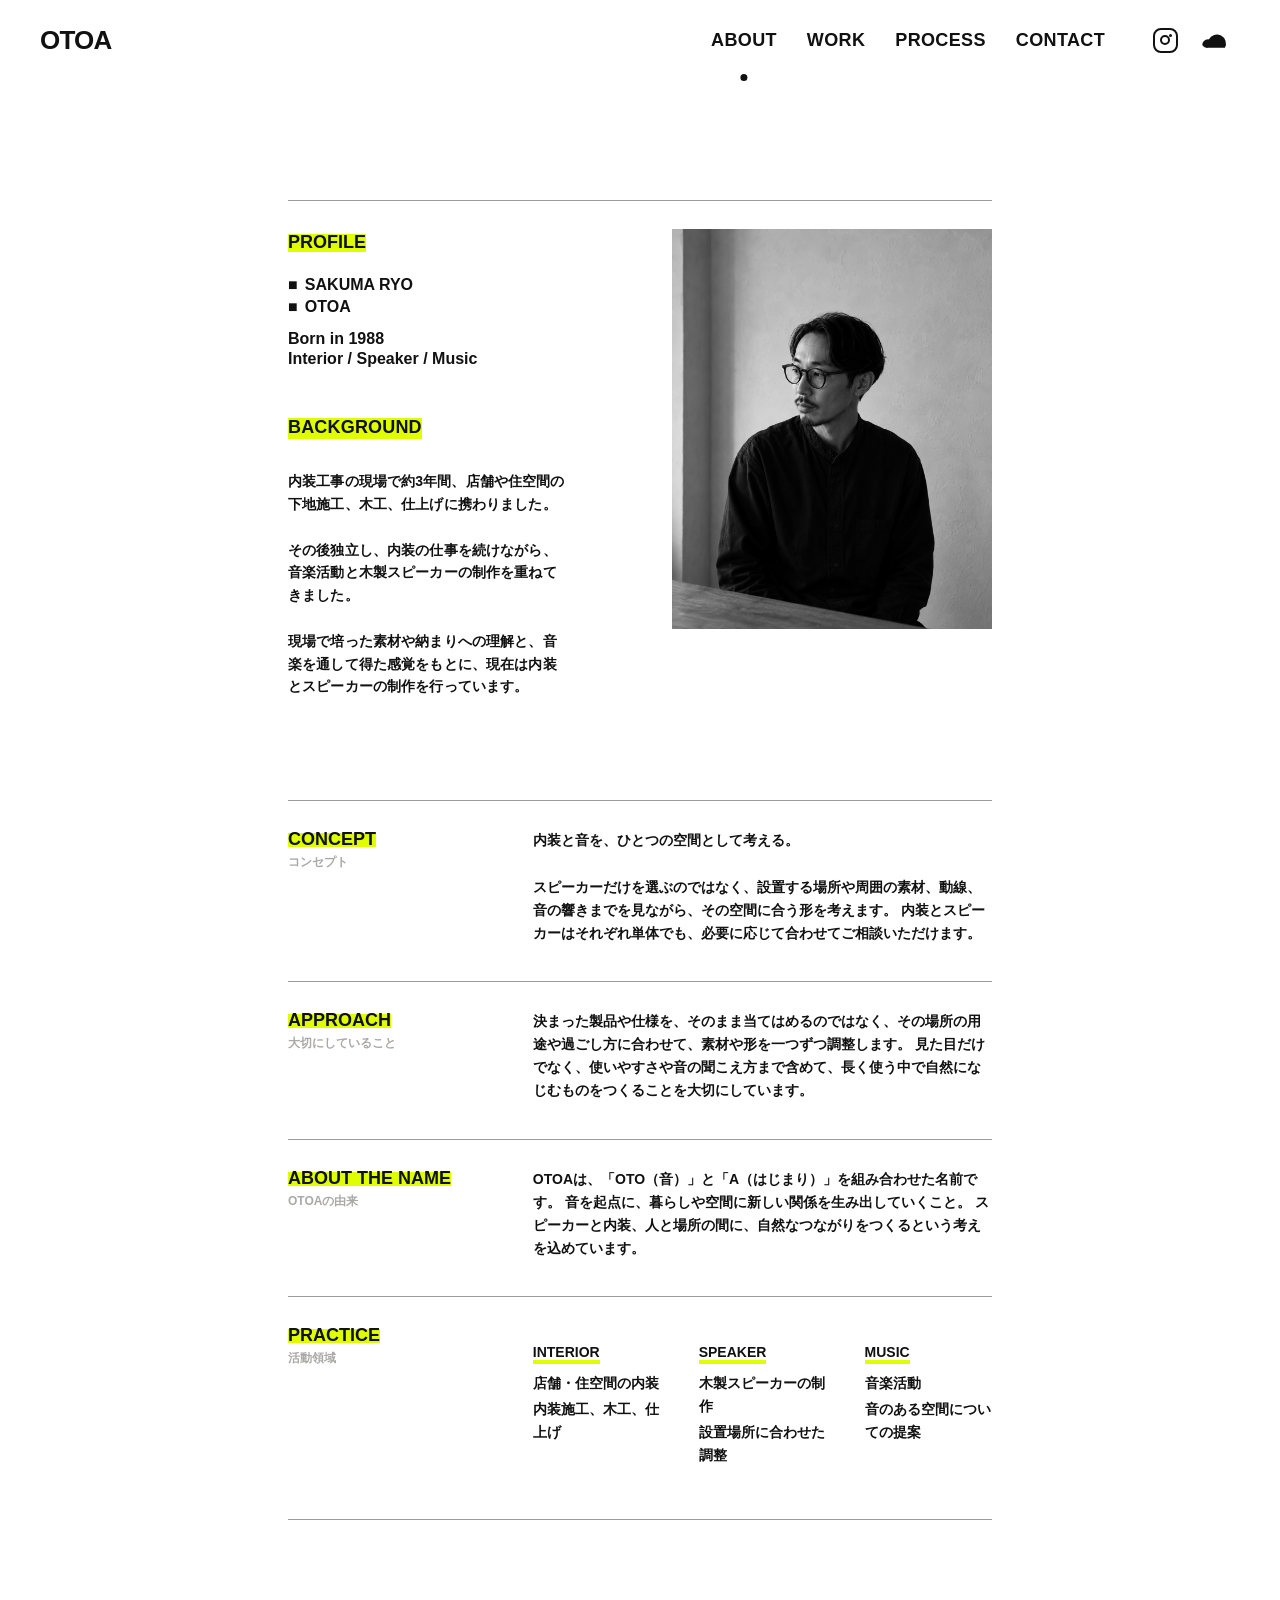
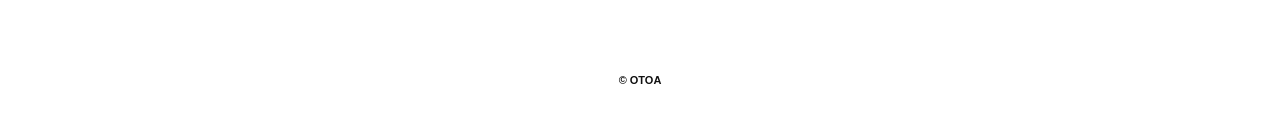
==== about/index.html @ 6fc3696e "最新OTOTOInitial commit" ====
<!doctype html>
<html lang="ja">
  <head>
    <meta charset="UTF-8" />
    <meta name="viewport" content="width=device-width, initial-scale=1.0" />
    <meta
      name="description"
      content="内装と木製スピーカーを手がけるOTOAの背景と、音と空間への考え方。"
    />
    <title>ABOUT — OTOA</title>
    <link rel="stylesheet" href="../css/reset.css" />
    <link rel="stylesheet" href="../css/style.css?v=20260803-77" />
  </head>

  <body class="sub-page">
    <!-- Header: 全ページ共通ナビゲーション -->
    <header class="header">
      <a class="logo" href="../index.html" aria-label="トップページ">OTOA</a>

      <button
        class="menu-button"
        type="button"
        aria-expanded="false"
        aria-controls="global-navigation"
      >
        <span>MENU</span>
        <span class="menu-icon" aria-hidden="true"></span>
      </button>

      <nav id="global-navigation" class="navigation" aria-label="メインメニュー">
        <div class="navigation-left">
          <a class="is-current" href="./index.html" aria-current="page">ABOUT</a>
          <a href="../work/index.html">WORK</a>
          <a href="../process/index.html">PROCESS</a>
          <a href="../contact/index.html">CONTACT</a>
        </div>
        <div class="navigation-right">
          <a class="instagram-link" href="https://www.instagram.com" target="_blank" rel="noreferrer" aria-label="Instagram">
            <span class="instagram-icon" aria-hidden="true"></span>
          </a>
          <a class="soundcloud-link" href="https://soundcloud.com/" target="_blank" rel="noreferrer" aria-label="SoundCloud">
            <svg class="soundcloud-icon" viewBox="0 0 24 24" aria-hidden="true">
              <path d="M3 12a4 4 0 014-4c.2 0 .4 0 .6.05A6 6 0 1119 14H7a4 4 0 01-4-2z"></path>
            </svg>
          </a>
        </div>
      </nav>
    </header>

    <!-- About: OTOAのプロフィールと制作方針 -->
    <main class="about-page page-container">
      <section class="about-lead">
        <div class="about-text">
          <div class="about-profile">
            <p class="about-section-label">PROFILE</p>
            <h1>SAKUMA RYO</h1>
            <p>OTOA</p>
            <p>Born in 1988</p>
            <p>Interior / Speaker / Music</p>
          </div>
        </div>

        <figure class="about-image">
          <img
            src="../assets/about-sakuma-ryo.png"
            alt="モノクロームのポートレートに写るSAKUMA RYO"
          />
        </figure>

        <div class="about-copy">
          <p class="about-copy-label">BACKGROUND</p>
          <p>
            内装工事の現場で約3年間、店舗や住空間の下地施工、木工、仕上げに携わりました。
          </p>
          <p>
            その後独立し、内装の仕事を続けながら、音楽活動と木製スピーカーの制作を重ねてきました。
          </p>
          <p>
            現場で培った素材や納まりへの理解と、音楽を通して得た感覚をもとに、現在は内装とスピーカーの制作を行っています。
          </p>
        </div>
      </section>

      <section class="about-story" aria-label="OTOAのコンセプトと制作方針">
        <div class="story-row">
          <div class="story-heading">
            <p>CONCEPT</p>
            <h2>コンセプト</h2>
          </div>
          <div class="story-copy">
            <p>
              内装と音を、ひとつの空間として考える。
            </p>
            <p>
              スピーカーだけを選ぶのではなく、設置する場所や周囲の素材、動線、音の響きまでを見ながら、その空間に合う形を考えます。
              内装とスピーカーはそれぞれ単体でも、必要に応じて合わせてご相談いただけます。
            </p>
          </div>
        </div>

        <div class="story-row">
          <div class="story-heading">
            <p>APPROACH</p>
            <h2>大切にしていること</h2>
          </div>
          <div class="story-copy">
            <p>
              決まった製品や仕様を、そのまま当てはめるのではなく、その場所の用途や過ごし方に合わせて、素材や形を一つずつ調整します。
              見た目だけでなく、使いやすさや音の聞こえ方まで含めて、長く使う中で自然になじむものをつくることを大切にしています。
            </p>
          </div>
        </div>

        <div class="story-row">
          <div class="story-heading">
            <p>ABOUT THE NAME</p>
            <h2>OTOAの由来</h2>
          </div>
          <div class="story-copy">
            <p>
              OTOAは、「OTO（音）」と「A（はじまり）」を組み合わせた名前です。
              音を起点に、暮らしや空間に新しい関係を生み出していくこと。
              スピーカーと内装、人と場所の間に、自然なつながりをつくるという考えを込めています。
            </p>
          </div>
        </div>

        <div class="story-row practice-row">
          <div class="story-heading">
            <p>PRACTICE</p>
            <h2>活動領域</h2>
          </div>
          <dl class="practice-list">
            <div>
              <dt>INTERIOR</dt>
              <dd>店舗・住空間の内装</dd>
              <dd>内装施工、木工、仕上げ</dd>
            </div>
            <div>
              <dt>SPEAKER</dt>
              <dd>木製スピーカーの制作</dd>
              <dd>設置場所に合わせた調整</dd>
            </div>
            <div>
              <dt>MUSIC</dt>
              <dd>音楽活動</dd>
              <dd>音のある空間についての提案</dd>
            </div>
          </dl>
        </div>
      </section>
    </main>

    <footer class="page-footer">
      <a href="../index.html">© OTOA</a>
    </footer>

    <script src="../js/main.js"></script>
  </body>
</html>
---- css/style.css ----
@charset "UTF-8";

:root {
  --color-white: #ffffff;
  --color-black: #111111;
  --color-gray: #aaa9a7;
  --font-body: "Helvetica Neue", Helvetica, Arial, sans-serif;
  --body-text-size: 16px; /* 全ページ共通：本文サイズ */
  --header-height: 5rem;
  --footer-height: var(--header-height);
  --site-content-max: 1440px; /* 全ページ共通：コンテンツの最大幅 */
  --site-gutter-total: 80px; /* PC：左右余白40px × 2 */
  /* 下層ページ共通：ABOUTのCONCEPTセクションを基準にした文字階層 */
  --section-title-size: 18px;
  --section-title-weight: 700;
  --section-translation-size: 12px;
  --section-translation-weight: 680;
  --section-body-size: 14px;
  --section-body-weight: 620;
  /* ABOUT・PROCESS共通：蛍光ペンの上下位置を統一 */
  --marker-highlight: linear-gradient(
    to bottom,
    transparent 18%,
    #dfff00 18%,
    #dfff00 88%,
    transparent 88%
  );
}

html {
  width: 100%;
}

html,
body {
  min-height: 100%;
  background: var(--color-white);
  overflow-x: hidden;
}

body {
  width: 100%;
  margin: 0;
  color: var(--color-black);
  font-family: var(--font-body);
}

body.menu-open {
  overflow: hidden;
}

/* ========================================
   Header: 左右のナビと中央ロゴ
======================================== */
.header {
  position: relative;
  z-index: 20;
  display: grid;
  grid-template-columns: 1fr auto 1fr;
  align-items: center;
  width: 100%;
  height: var(--header-height);
  padding: 0 clamp(2rem, 5vw, 5rem);
  background: var(--color-white);
}

.logo {
  z-index: 2;
  grid-column: 1;
  grid-row: 1;
  justify-self: start;
  font-size: 26px;
  font-weight: 700;
  line-height: 1;
  letter-spacing: -0.03em;
}

.navigation {
  grid-column: 2 / -1;
  grid-row: 1;
  display: flex;
  justify-content: flex-end;
  gap: 20px;
  width: 100%;
  pointer-events: none;
}

.navigation-left,
.navigation-right {
  display: flex;
  align-items: center;
  pointer-events: auto;
}

.navigation-left {
  justify-content: flex-end;
  gap: 0;
  margin-left: auto;
}

.navigation-right {
  gap: 0;
}

.navigation-left a,
.navigation-right a {
  display: inline-flex;
  position: relative;
  align-items: center;
  justify-content: center;
  color: var(--color-black);
  font-size: 18px;
  font-weight: 600;
  line-height: 2rem;
  letter-spacing: 0.02em;
  transition: color 180ms ease;
}

.navigation-left a {
  padding: 15px;
}

.navigation-right .instagram-link,
.navigation-right .soundcloud-link {
  display: grid;
  place-items: center;
  width: 50px;
  height: 50px;
  min-width: 50px;
  min-height: 50px;
  padding: 10px;
}

.instagram-icon {
  position: relative;
  display: block;
  width: 25px;
  height: 25px;
  border: 2px solid currentColor;
  border-radius: 8px;
}

.flow-body .instagram-icon {
  width: 25px;
  height: 25px;
}

.soundcloud-icon {
  display: block;
  width: 34px;
  height: 34px;
  fill: currentColor;
  transform: translateY(3px); /* SoundCloudアイコンだけ3px下へ調整 */
}

.navigation-left a::after {
  position: absolute;
  bottom: -0.65rem;
  left: 50%;
  width: 0.45rem;
  height: 0.45rem;
  border-radius: 50%;
  background: var(--color-black);
  content: "";
  transform: translate(-50%, 0.35rem);
  opacity: 0;
  transition:
    opacity 180ms ease,
    transform 180ms ease;
}

.navigation-left a:hover,
.navigation-left a:focus-visible,
.navigation-left a.is-current {
  color: var(--color-black);
}

.navigation-left a:hover::after,
.navigation-left a:focus-visible::after,
.navigation-left a.is-current::after {
  transform: translate(-50%, 0);
  opacity: 1;
}

.instagram-icon::before {
  position: absolute;
  top: 50%;
  left: 50%;
  width: 10px;
  height: 10px;
  border: 2px solid currentColor;
  border-radius: 50%;
  content: "";
  transform: translate(-50%, -50%);
}

.instagram-icon::after {
  position: absolute;
  top: 4px;
  right: 4px;
  width: 3px;
  height: 3px;
  border-radius: 50%;
  background: currentColor;
  content: "";
}

.menu-button {
  display: none;
}

/* ========================================
   Hero slider: 写真だけを画面いっぱいに表示
======================================== */
.hero {
  width: 100%;
  max-width: none;
  margin: 0;
  height: auto;
  aspect-ratio: 16 / 9;
  max-height: calc(100svh - var(--header-height) - var(--footer-height));
  padding: 0;
}

.slider {
  position: relative;
  width: 100%;
  height: 100%;
  overflow: hidden;
  background: #312a24;
}

.slide {
  position: absolute;
  inset: 0;
  visibility: hidden;
  opacity: 0;
  transition:
    opacity 1.2s ease,
    visibility 1.2s;
}

.slide.is-active {
  visibility: visible;
  opacity: 1;
}

.slide img {
  width: 100%;
  height: 100%;
  object-fit: cover;
  object-position: center;
}

.slider-button {
  position: absolute;
  z-index: 3;
  top: 50%;
  display: grid;
  place-items: center;
  width: 2.25rem;
  height: 2.25rem;
  padding: 0;
  border: 0;
  background: transparent;
  cursor: pointer;
  transform: translateY(-50%);
  transition: opacity 180ms ease;
}

.slider-button svg {
  width: 2rem;
  height: 2rem;
  overflow: visible;
}

.slider-button path {
  fill: rgba(17, 17, 17, 0.12);
  stroke: var(--color-white);
  stroke-width: 2.25;
  stroke-linecap: round;
  stroke-linejoin: round;
}

.slider-button:hover,
.slider-button:focus-visible {
  opacity: 0.6;
}

.slider-prev {
  left: clamp(1rem, 3vw, 3rem);
}

.slider-next {
  right: clamp(1rem, 3vw, 3rem);
}

.slider-dots {
  position: absolute;
  z-index: 3;
  bottom: 1.5rem;
  left: 50%;
  display: flex;
  gap: 0.625rem;
  transform: translateX(-50%);
}

.slider-dot {
  width: 0.5rem;
  height: 0.5rem;
  padding: 0;
  border: 1px solid var(--color-white);
  border-radius: 50%;
  cursor: pointer;
}

.slider-dot.is-active {
  background: var(--color-white);
}

/* ========================================
   Tablet: 900px以下
======================================== */
@media screen and (max-width: 900px) {
  .works-grid,
  .works-grid-columns {
    grid-template-columns: 1fr;
    gap: 1.5rem;
  }

  .works-column {
    gap: 1.5rem;
  }

  .works-grid-columns .works-column:first-child,
  .works-grid-columns .works-column:last-child {
    padding-right: 0;
    padding-left: 0;
  }

  .works-card img {
    height: 260px;
  }

  .flow-intro,
  .flow-steps {
    width: 100%;
  }

  .flow-steps li {
    grid-template-columns: 2.5rem minmax(0, 1fr);
  }

  .flow-description {
    grid-column: 2;
  }

  .works-page-title {
    font-size: 2.25rem;
    margin-bottom: 0.45rem;
  }

  .works-page-dot {
    margin-bottom: 2.2rem;
    margin-top: -0.875rem;
  }

  .speaker-detail-grid {
    grid-template-columns: repeat(2, minmax(0, 1fr));
  }
}

/* ========================================
   Smartphone: 640px以下
======================================== */
@media screen and (max-width: 640px) {
  .header {
    padding: 0 1rem;
  }

  .logo {
    font-size: 1.25rem;
  }

  .menu-button {
    padding: 0.5rem 0;
  }

  .navigation {
    padding: 1rem 1rem 2rem;
  }

  .navigation a {
    padding: 0.85rem 0.25rem;
    font-size: 1rem;
  }

  .navigation-right {
    margin-top: 0.5rem;
  }

  .slider-button {
    width: 1.7rem;
    height: 1.7rem;
  }

  .slider-prev {
    left: 0.5rem;
  }

  .slider-next {
    right: 0.5rem;
  }

  .page-footer {
    padding: 0 1rem;
  }

  .flow-steps li {
    grid-template-columns: 1fr;
    gap: 0.5rem;
  }

  .flow-description {
    grid-column: 1;
  }

  .flow-contact {
    display: grid;
    justify-items: stretch;
  }

  .flow-contact-button {
    width: 100%;
  }

  .contact-form {
    max-width: 100%;
  }

  .privacy-check {
    align-items: flex-start;
    text-align: left;
  }

  .works-page-title {
    font-size: 1.75rem;
    margin-bottom: 0.4rem;
  }

  .works-page-dot {
    margin-bottom: 1.95rem;
    margin-top: -0.9375rem;
  }

  .speaker-detail-grid {
    grid-template-columns: 1fr;
  }
}

/* ========================================
   Tablet: 1024px以下
======================================== */
@media screen and (max-width: 1024px) {
  :root {
    --header-height: 5rem;
  }

  .header {
    padding: 0 1.5rem;
  }

  .logo {
    justify-self: start;
    grid-column: 1;
    white-space: nowrap;
  }

  .menu-button {
    z-index: 2;
    grid-column: 3;
    grid-row: 1;
    display: flex;
    justify-self: end;
    gap: 0;
    align-items: center;
    padding: 0.75rem 0;
    font-size: 0.75rem;
    font-weight: 600;
    cursor: pointer;
  }

  .menu-button > span:first-child {
    /* レスポンシブ時：MENU文字は表示せずアイコンだけにする */
    display: none;
  }

  .menu-icon,
  .menu-icon::before {
    display: block;
    width: 1.5rem;
    height: 1px;
    background: var(--color-black);
    transition: transform 240ms ease;
  }

  .menu-icon {
    position: relative;
  }

  .menu-icon::before {
    position: absolute;
    top: 0.4rem;
    content: "";
  }

  .menu-button[aria-expanded="true"] .menu-icon {
    transform: translateY(0.2rem) rotate(45deg);
  }

  .menu-button[aria-expanded="true"] .menu-icon::before {
    transform: translateY(-0.4rem) rotate(-90deg);
  }

  .navigation {
    position: fixed;
    inset: var(--header-height) 0 0;
    display: flex;
    flex-direction: column;
    justify-content: flex-start;
    gap: 0;
    padding: 1.5rem;
    visibility: hidden;
    background: var(--color-white);
    opacity: 0;
    pointer-events: none;
    transition:
      opacity 240ms ease,
      visibility 240ms;
  }

  .navigation.is-open {
    visibility: visible;
    opacity: 1;
    pointer-events: auto;
  }

  .navigation-left {
    display: block;
    margin-left: 0;
    text-align: right;
  }

  .navigation-right {
    display: flex;
    gap: 0;
    margin-top: 1rem;
  }

  .navigation a {
    display: block;
    position: relative;
    padding: 15px;
    border-bottom: 1px solid #deddd9;
    color: var(--color-black);
    font-size: 18px;
  }

  .navigation-left a::after {
    top: 50%;
    right: 0.25rem;
    bottom: auto;
    left: auto;
    transform: translate(0.35rem, -50%);
  }

  .navigation-left a:hover::after,
  .navigation-left a:focus-visible::after,
  .navigation-left a.is-current::after {
    transform: translate(0, -50%);
  }

  .navigation-right .instagram-link,
  .navigation-right .soundcloud-link {
    border-bottom: 0;
  }

  .hero {
    height: min(
      41.875rem,
      calc(100svh - var(--header-height) - var(--footer-height))
    );
  }

  .speaker-detail-grid {
    grid-template-columns: repeat(2, minmax(0, 1fr));
  }
}

/* ========================================
   Smartphone: 768px以下
======================================== */
@media screen and (max-width: 768px) {
  :root {
    --header-height: 4rem;
  }

  .header {
    padding: 0 1.25rem;
  }

  .logo {
    font-size: 26px;
  }

  .hero {
    height: calc(100svh - var(--header-height) - var(--footer-height));
    min-height: 24rem;
    max-height: 32rem;
    padding: 0;
  }



  .slider-button {
    width: 2rem;
    height: 2rem;
  }

  .slider-prev {
    left: 0.75rem;
  }

  .slider-next {
    right: 0.75rem;
  }

  .slider-dots {
    bottom: 1rem;
  }

  .works-page-title {
    font-size: 2rem;
    margin-bottom: 0.35rem;
  }

  .works-page-dot {
    margin-bottom: 1.95rem;
    margin-top: -0.9375rem;
  }

  .speaker-detail-grid {
    grid-template-columns: 1fr;
  }
}

/* ========================================
   Small smartphone: 480px以下
======================================== */
@media screen and (max-width: 480px) {
  .menu-button > span:first-child {
    display: none;
  }

  .slider-button {
    width: 1.75rem;
    height: 1.75rem;
  }
}

@media (prefers-reduced-motion: reduce) {
  .slide {
    transition: none;
  }
}

/* ========================================
   Sub pages: ABOUT / WORK / CONTACT 共通
======================================== */
.sub-page {
  width: 100%;
  min-height: 100vh;
  background: var(--color-white);
  font-size: var(--body-text-size);
}

.page-container,
.header,
.page-footer {
  /* 全ページ共通フレーム：最大幅はこの1か所で管理 */
  width: calc(100% - var(--site-gutter-total));
  max-width: var(--site-content-max);
  margin-right: auto;
  margin-left: auto;
}

.page-container {
  padding-top: clamp(5rem, 8vw, 8rem);
  padding-bottom: clamp(6rem, 10vw, 10rem);
}

.page-label {
  font-size: 0.75rem;
  font-weight: 700;
  letter-spacing: 0.06em;
}

.page-footer {
  display: flex;
  justify-content: center;
  align-items: center;
  width: 100%;
  height: var(--footer-height);
  padding: 0 1.5rem;
  color: var(--color-black);
  background: var(--color-white);
  font-size: 0.75rem;
  font-weight: 600;
}

.page-footer a {
  font-size: 0.75rem;
  font-weight: 700;
  transition: opacity 180ms ease;
}

.page-footer a:hover,
.page-footer a:focus-visible {
  opacity: 0.5;
}

/* ========================================
   About page
======================================== */
.about-page {
  --about-rule-color: #9c9c9c;
  --about-section-space: clamp(5rem, 8vw, 8rem);
  width: min(calc(100% - 36rem), 54rem);
}

.about-lead {
  display: grid;
  grid-template-columns: minmax(0, 1fr) minmax(20rem, 0.75fr);
  column-gap: clamp(4rem, 8vw, 7.5rem);
  row-gap: 0;
  align-items: start;
  padding-top: 1.75rem;
  border-top: 1px solid var(--about-rule-color);
}

.about-text {
  grid-column: 1;
  grid-row: 1;
  width: 100%;
  max-width: 35rem;
}

.about-profile h1 {
  margin-bottom: 0.15rem;
  font-size: 1.125rem;
  font-weight: 700;
  line-height: 1.45;
  letter-spacing: 0;
}

.about-profile h1::before,
.about-profile p:nth-of-type(2)::before {
  margin-right: 0.45em;
  content: "■";
}

.about-profile p {
  font-size: 0.875rem;
  font-weight: 700;
  line-height: 1.45;
  letter-spacing: 0;
}

.about-section-label {
  margin-bottom: 1.25rem;
}

.about-profile p:nth-of-type(2) {
  margin-bottom: 0.75rem;
}

.contact-intro h1 {
  margin-top: 2rem;
  font-size: clamp(2rem, 4vw, 3.75rem);
  font-weight: 550;
  line-height: 1.35;
  letter-spacing: -0.04em;
}

.about-copy {
  grid-column: 1;
  grid-row: 2;
  width: 100%;
  max-width: 35rem;
  margin-top: 2.75rem;
}

.about-copy p {
  margin: 0;
  font-size: clamp(0.9375rem, 1.1vw, 1.0625rem);
  font-weight: 650;
  line-height: 1.6;
  letter-spacing: 0.01em;
}

.about-copy .about-copy-label {
  margin-bottom: 0.25rem;
  font-size: 0.875rem;
  font-weight: 700;
}

.about-copy h2 {
  margin-bottom: 1.25rem;
  font-size: 0.8125rem;
  font-weight: 700;
  color: #aaa9a7;
}

.about-copy p + p {
  margin-top: 1.5rem;
}

.about-copy mark {
  color: inherit;
  padding: 0 0.04em;
  background: var(--marker-highlight);
  box-decoration-break: clone;
  -webkit-box-decoration-break: clone;
}

.about-image {
  grid-column: 2;
  grid-row: 1 / span 2;
  display: flex;
  justify-content: center;
  align-items: center;
  margin: 0;
}

.about-image img {
  display: block;
  width: 100%;
  aspect-ratio: 4 / 5;
  object-fit: cover;
  object-position: center;
  filter: grayscale(1);
}

.about-history {
  width: min(100%, 18rem);
  margin-top: clamp(5rem, 8vw, 8rem);
}

.about-story {
  margin-top: var(--about-section-space);
  border-top: 1px solid var(--about-rule-color);
}

.story-row {
  display: grid;
  grid-template-columns: 10.5rem minmax(0, 1fr);
  gap: clamp(3rem, 6vw, 5rem);
  padding: 1.75rem 0 2.25rem;
  border-bottom: 1px solid var(--about-rule-color);
}

.story-heading p,
.story-row h2 {
  font-size: 0.875rem;
  font-weight: 700;
}

.story-heading h2 {
  margin-top: 0.25rem;
  font-size: 0.8125rem;
  color: #aaa9a7;
}

.story-copy p {
  font-size: 1rem;
  font-weight: 650;
  line-height: 1.65;
}

.story-copy p + p {
  margin-top: 1.5rem;
}

.story-copy mark {
  color: inherit;
  padding: 0 0.04em;
  background: var(--marker-highlight);
  box-decoration-break: clone;
  -webkit-box-decoration-break: clone;
}

.practice-list {
  display: grid;
  grid-template-columns: repeat(3, minmax(0, 1fr));
  gap: clamp(1.5rem, 3vw, 2.5rem);
  font-size: 1rem;
  font-weight: 650;
  line-height: 1.65;
}

.practice-list dt {
  margin-bottom: 0.5rem;
  font-weight: 700;
}

.practice-list dd {
  margin-left: 0;
  text-align: left;
}

.practice-list dd + dd {
  margin-top: 0.15rem;
}

.about-career {
  display: grid;
  grid-template-columns: minmax(8rem, 0.35fr) minmax(0, 1.65fr);
  gap: clamp(3rem, 7vw, 7rem);
  margin-top: clamp(5rem, 8vw, 8rem);
  padding-top: 1.75rem;
  border-top: 1px solid #9c9c9c;
}

.about-career h2 {
  font-size: 0.875rem;
  font-weight: 700;
}

.career-list > div {
  display: grid;
  grid-template-columns: 7rem minmax(0, 1fr);
  gap: 1.5rem;
  padding-bottom: 1.75rem;
}

.career-list p {
  font-size: 0.875rem;
  font-weight: 600;
  line-height: 1.55;
}

.career-label {
  font-weight: 700;
}

.history-column h2 {
  margin-bottom: 2rem;
  font-size: 0.875rem;
  font-weight: 700;
}

.history-column dl,
.history-column ul {
  font-size: 0.875rem;
  font-weight: 600;
  line-height: 1.35;
}

.history-column dl > div {
  margin-bottom: 1.75rem;
}

.history-column dt {
  margin-bottom: 0.25rem;
  font-weight: 700;
}

/* ========================================
   Works page
======================================== */
.works-page-index,
.flow-page,
.project-page,
.project-detail-page,
.speaker-detail-page {
  /* 外枠幅は共通page-containerの最大1440pxを使用。内側余白のみ共通化 */
  padding-right: 64px;
  padding-left: 64px;
}

.works-heading {
  display: flex;
  justify-content: center;
  align-items: baseline;
  margin-bottom: 3rem;
}

/* Works page title and dot */
.works-page-title {
  margin: 0;
  margin-bottom: 0.5rem;
  text-align: center;
  font-size: 2.5rem;
  font-weight: 700;
  letter-spacing: 0.05em;
}

.works-page-dot {
  width: 0.5rem;
  height: 0.5rem;
  margin: 0 auto 2.5rem;
  border-radius: 50%;
  background: var(--color-black);
}

.works-filter {
  display: flex;
  gap: 1rem;
}

.works-filter-split {
  display: grid;
  grid-template-columns: repeat(2, minmax(0, 1fr));
  width: 100%;
  gap: 0;
  text-align: left;
}

.filter-button {
  padding: 0;
  color: var(--color-gray);
  font-size: 0.875rem;
  cursor: pointer;
}

.filter-button:hover,
.filter-button:focus-visible,
.filter-button.is-active {
  color: var(--color-black);
}

.works-filter-split .category-label {
  width: 100%;
  padding: 1.25rem 1.5rem 0;
  color: var(--color-black);
  font-size: 16px;
  font-weight: 600;
}

.works-filter-split .category-label:first-child {
  padding-left: 0;
}

.works-category-layout {
  position: relative;
  border-top: 1px solid var(--color-black);
}

.works-category-layout::before {
  position: absolute;
  z-index: 1;
  top: 0;
  bottom: 0;
  left: 50%;
  width: 1px;
  background: #deddd9;
  content: "";
  pointer-events: none;
}

.works-page-index .works-heading {
  margin-bottom: 2rem;
}

.works-page-title {
  font-size: 2.5rem;
  margin-bottom: 0.5rem;
}

.works-page-dot {
  margin-bottom: 2.45rem;
  margin-top: -0.875rem;
}

.works-grid {
  display: grid;
  grid-template-columns: repeat(2, minmax(0, 1fr));
  gap: 2rem 1.5rem;
}

.works-grid-columns {
  align-items: stretch;
  gap: 0;
}

.works-column {
  display: grid;
  gap: 2rem;
  min-width: 0;
  align-content: start;
}

.works-grid-columns .works-column:first-child {
  padding-right: 1.5rem;
}

.works-grid-columns .works-column:last-child {
  padding-left: 1.5rem;
}

.works-card {
  min-width: 0;
}

.works-card {
  position: relative;
  overflow: hidden;
}

.works-card .card-overlay {
  position: absolute;
  left: 0;
  right: 0;
  bottom: 0;
  top: 0;
  background: linear-gradient(180deg, rgba(0,0,0,0) 40%, rgba(0,0,0,0.5) 100%);
  opacity: 0;
  transition: opacity 240ms ease, transform 240ms ease;
  display: flex;
  align-items: flex-end;
  justify-content: flex-start;
  padding: 1.5rem;
}

.works-card .card-info {
  color: #fff;
  text-shadow: 0 1px 2px rgba(0,0,0,0.6);
}

.works-card .card-info h2 {
  margin: 0 0 0.25rem 0;
  font-size: 1.125rem;
  font-weight: 700;
}

.works-card .card-info p {
  margin: 0;
  font-size: 0.9375rem;
  opacity: 0.9;
}

.works-card.overlay-open .card-overlay {
  opacity: 1;
}

.works-card .card-info h2 {
  margin: 0 0 0.25rem 0;
  font-size: 1.5rem;
  font-weight: 700;
}

.works-card .card-info p {
  margin: 0;
  font-size: 1rem;
  font-style: italic;
  opacity: 0.95;
}

.works-card.is-hidden {
  display: none;
}

.works-card img {
  width: 100%;
  height: 318px;
  object-fit: cover;
}

/* SPEAKER：製品全体がカード内で途切れない表示 */
.works-card[data-category="speaker"] img,
.speaker-page .works-card img {
  object-fit: contain;
  object-position: center;
  background: #f2efee;
}

.works-card:nth-child(5) img,
.works-card:nth-child(6) img,
.works-card:nth-child(7) img {
  object-position: center 58%;
}

.works-card div {
  display: flex;
  justify-content: space-between;
  gap: 1rem;
  padding-top: 0.75rem;
}

.works-card h2 {
  font-size: 0.875rem;
  font-weight: 600;
}

.works-card p {
  color: var(--color-gray);
  font-size: 0.6875rem;
  font-weight: 600;
}

/* ========================================
   Contact page
======================================== */
.contact-page {
  display: block;
  text-align: center;
}

.contact-form {
  width: 100%;
  max-width: 600px;
  margin-right: auto;
  margin-left: auto;
}

.form-field {
  margin-bottom: 1.5rem;
}

.form-field label {
  display: block;
  margin-bottom: 0.5rem;
  font-size: 0.875rem;
  font-weight: 600;
  text-align: left;
}

.category-field {
  min-width: 0;
  padding: 0;
  border: 0;
}

.category-field legend {
  margin-bottom: 0.5rem;
  font-size: 0.875rem;
  font-weight: 600;
  text-align: left;
}

.required-mark {
  color: var(--color-black);
  font-weight: 700;
}

.category-select {
  position: relative;
  width: 100%;
  border: 1px solid #777777;
  background: var(--color-white);
}

.category-select summary {
  position: relative;
  display: flex;
  justify-content: space-between;
  gap: 1rem;
  align-items: center;
  min-height: 3rem;
  padding: 0.65rem 2.5rem;
  cursor: pointer;
  list-style: none;
}

.category-select summary::-webkit-details-marker {
  display: none;
}

.category-selected,
.category-options label {
  display: flex;
  gap: 0.6rem;
  align-items: baseline;
  justify-content: flex-start;
  text-align: left;
}

.category-selected {
  width: 100%;
  justify-content: flex-start;
  text-align: left;
}

.category-en {
  font-size: 0.875rem;
  font-weight: 700;
  letter-spacing: 0.02em;
}

.category-ja {
  color: var(--color-gray);
  font-size: 0.625rem;
  font-weight: 600;
}

.category-arrow {
  position: absolute;
  right: 0.9rem;
  width: 0.55rem;
  height: 0.55rem;
  border-right: 1.5px solid var(--color-black);
  border-bottom: 1.5px solid var(--color-black);
  transform: rotate(45deg) translateY(-0.15rem);
  transition: transform 180ms ease;
}

.category-select[open] .category-arrow {
  transform: rotate(225deg) translate(-0.1rem, -0.1rem);
}

.category-options {
  border-top: 1px solid #777777;
}

.category-options label {
  margin: 0;
  padding: 0.85rem 2.5rem;
  cursor: pointer;
}

.category-options label + label {
  border-top: 1px solid #d5d5d5;
}

.category-options label:hover,
.category-options label:focus-within {
  color: var(--color-white);
  background: var(--color-black);
}

.category-options label:hover .category-ja,
.category-options label:focus-within .category-ja {
  color: #cfcfcf;
}

.category-options input {
  position: absolute;
  width: 1px;
  height: 1px;
  opacity: 0;
  pointer-events: none;
}

.form-field input,
.form-field select,
.form-field textarea {
  width: 100%;
  border: 1px solid #777777;
  border-radius: 0;
  background: var(--color-white);
  font-size: 0.875rem;
  text-align: center;
}

.form-field input,
.form-field select {
  min-height: 3rem;
  padding: 0 0.75rem;
}

.form-field .category-options input {
  position: absolute;
  width: 1px;
  height: 1px;
  min-height: 0;
  padding: 0;
  opacity: 0;
  pointer-events: none;
}

.form-field textarea {
  min-height: 12rem;
  padding: 0.75rem;
  resize: vertical;
}

.privacy-check {
  display: flex;
  gap: 0.75rem;
  align-items: center;
  justify-content: center;
  font-size: 0.75rem;
  line-height: 1.6;
}

.privacy-check input {
  flex: 0 0 auto;
  width: 1rem;
  height: 1rem;
  margin-top: 0.1rem;
}

.submit-button {
  min-width: 11rem;
  margin-top: 1.5rem;
  padding: 0.9rem 2rem;
  color: var(--color-white);
  background: var(--color-black);
  font-size: 0.875rem;
  font-weight: 600;
  cursor: pointer;
}

.submit-button:hover,
.submit-button:focus-visible {
  opacity: 0.72;
}

.form-note {
  margin-top: 1rem;
  color: #686868;
  font-size: 0.6875rem;
}

.privacy-section {
  width: 100%;
  max-width: 600px;
  margin-right: auto;
  margin-left: auto;
  margin-top: 3.5rem;
  padding-top: 2rem;
  border-top: 1px solid #bdbdbd;
}

.privacy-section h2 {
  font-size: 0.875rem;
}

.privacy-section p {
  margin-top: 1rem;
  font-size: 0.75rem;
  line-height: 1.8;
}

/* ========================================
   Flow page
======================================== */
.flow-page {
  /* 横幅は共通page-containerと上部の共通指定で管理 */
}

.flow-intro {
  width: calc(100% - 20px);
  margin: 0 auto 4rem;
  text-align: center;
}

.flow-intro-en,
.flow-intro h1 {
  font-size: 0.875rem;
  font-weight: 700;
  line-height: 1.4;
}

.flow-intro h1 {
  margin-top: 0.3rem;
  color: var(--color-gray);
}

.flow-intro-copy {
  max-width: 46rem;
  margin: 1.5rem auto 0;
  font-size: 0.875rem;
  font-weight: 600;
  line-height: 1.7;
}

.flow-heading {
  display: grid;
  grid-template-columns: minmax(8rem, 0.35fr) minmax(0, 1.65fr);
  column-gap: clamp(3rem, 7vw, 7rem);
  align-items: start;
}

.flow-heading h1 {
  font-size: 1rem;
  font-weight: 700;
  line-height: 1.4;
}

.flow-heading-copy {
  grid-column: 2;
}

.flow-heading-ja {
  margin-top: 0.3rem;
  color: var(--color-gray);
  font-size: 0.6875rem;
  font-weight: 600;
}

.flow-steps {
  width: calc(100% - 20px); /* FLOW工程一覧：横幅を合計20px縮小 */
  margin-right: auto;
  margin-left: auto;
  margin-top: 0;
  border-top: 1px solid #9c9c9c;
}

.flow-steps li {
  display: grid;
  grid-template-columns: 3rem minmax(10rem, 0.65fr) minmax(16rem, 1.35fr);
  gap: 2rem;
  align-items: start;
  padding: calc(1.75rem + 5px) 0;
  border-bottom: 1px solid #9c9c9c;
}

.flow-steps span {
  color: var(--color-gray);
  font-size: 0.75rem;
  font-weight: 600;
}

.flow-steps h2 {
  font-size: 1rem;
  font-weight: 700;
  line-height: 1.4;
}

.flow-steps h2 small {
  display: block;
  margin-top: 0.35rem;
  color: var(--color-gray);
  font-size: 0.625rem;
  font-weight: 600;
  line-height: 1.4;
}

.flow-steps mark {
  color: inherit;
  background: var(--marker-highlight);
  box-decoration-break: clone;
  -webkit-box-decoration-break: clone;
}

.flow-ja {
  margin-top: 0.35rem;
  color: var(--color-gray);
  font-size: 0.625rem;
  font-weight: 600;
  line-height: 1.6;
}

.flow-description .flow-ja {
  margin-top: 0;
  color: var(--color-black);
  font-size: 0.875rem;
  line-height: 1.7;
}

.flow-description .flow-ja + .flow-ja {
  margin-top: 0.75rem;
}

.flow-contact {
  display: flex;
  justify-content: center;
  align-items: center;
  margin-top: calc(4rem + 20px);
}

.flow-contact-button {
  min-width: 11rem;
  padding: 0.9rem 2rem;
  color: var(--color-white);
  background: var(--color-black);
  font-size: 0.875rem;
  font-weight: 700;
  text-align: center;
  transition: opacity 180ms ease;
}

.flow-contact-button:hover,
.flow-contact-button:focus-visible {
  opacity: 0.72;
}

@media screen and (max-width: 1024px) {
  .page-container {
    padding-top: 5rem;
  }

  .about-lead {
    grid-template-columns: 1fr;
    gap: 2rem;
  }

  .about-text,
  .about-image,
  .about-copy {
    grid-column: 1;
    grid-row: auto;
    max-width: none;
  }

  .about-image img {
    height: auto;
    aspect-ratio: auto;
    object-fit: contain;
    object-position: center;
  }

  .about-image {
    display: block;
  }

  .about-copy {
    margin-top: 0.5rem;
  }

  .works-grid {
    grid-template-columns: repeat(2, 1fr);
  }

  .works-page-title {
    font-size: 2.25rem;
    margin-bottom: 0.5rem;
  }

  .works-page-dot {
    margin-bottom: 2.2rem;
    margin-top: -0.55rem;
  }

}

.sub-page .page-container {
  padding-top: clamp(5rem, 8vw, 8rem);
}

@media screen and (max-width: 1024px) {
  .sub-page .page-container {
    padding-top: 5rem;
  }

}

@media screen and (max-width: 768px) {
  .sub-page .page-container {
    padding-top: 3.5rem;
  }

}

@media screen and (max-width: 768px) {
  .page-container {
    width: min(100% - 2.5rem, 42rem);
    padding-top: 3.5rem;
    padding-bottom: 6rem;
  }

  .about-lead {
    grid-template-columns: 1fr;
  }

  .about-image {
    grid-row: auto;
  }

  .about-image img {
    aspect-ratio: auto;
  }

  .about-copy {
    margin-top: 0.5rem;
  }

  .about-copy p {
    font-size: 0.9375rem;
    line-height: 1.7;
  }

  .about-copy p + p {
    margin-top: 1.25rem;
  }

  .about-history {
    grid-template-columns: 1fr;
    gap: 2.5rem;
  }

  .about-career,
  .story-row,
  .flow-heading {
    grid-template-columns: 1fr;
    gap: 1.5rem;
  }

  .flow-heading-copy {
    grid-column: 1;
  }

  .works-heading {
    display: block;
  }

  .works-filter {
    margin-top: 1.25rem;
  }

  .flow-steps li {
    grid-template-columns: 2.5rem 1fr;
    gap: 1rem;
  }

  .flow-description {
    grid-column: 2;
  }
}

@media screen and (max-width: 480px) {
  .works-filter-split {
    grid-template-columns: 1fr;
    gap: 1rem;
  }

  .works-filter-split .category-label:first-child {
    padding-left: 1.5rem;
  }

  .works-category-layout::before {
    display: none;
  }

  .career-list > div {
    grid-template-columns: 1fr;
    gap: 0.4rem;
  }

  .works-grid {
    grid-template-columns: 1fr;
  }

  .works-grid-columns {
    gap: 2rem;
  }

  .works-grid-columns .works-column:first-child,
  .works-grid-columns .works-column:last-child {
    padding-right: 0;
    padding-left: 0;
    border-right: 0;
  }

  .works-card div {
    display: block;
  }

  .works-card p {
    margin-top: 0.35rem;
  }

  .works-filter {
    gap: 0.75rem;
  }

}

/* ========================================
   ABOUT基準の全ページ共通タイポグラフィ
======================================== */
.header .logo {
  font-size: 26px;
}

.header .navigation a {
  font-size: 18px;
}

.sub-page main h1,
.sub-page main h2,
.sub-page main h3,
.sub-page main p,
.sub-page main li,
.sub-page main dt,
.sub-page main dd,
.sub-page main label,
.sub-page main legend,
.sub-page main input,
.sub-page main select,
.sub-page main textarea,
.sub-page main button,
.sub-page main a,
.sub-page main .category-label {
  font-size: var(--body-text-size);
}

.sub-page main .page-label,
.sub-page main .about-profile p,
.sub-page main .flow-heading-ja,
.sub-page main .flow-steps h2 small,
.sub-page main .flow-steps > li > span,
.sub-page main .works-card p,
.sub-page main .category-ja,
.sub-page main .form-note,
.sub-page main .privacy-check,
.page-footer,
.page-footer a {
  font-size: 0.6875rem;
}

.sub-page main .about-profile p {
  font-size: 16px; /* ABOUT上部：プロフィール情報 */
}

.sub-page main .about-profile h1 {
  font-size: 16px; /* ABOUT上部：プロフィール名 */
}

.sub-page main .about-copy p {
  font-size: 16px; /* ABOUT上部：本文 */
}

/* ABOUT：架空ブランド OTOA のプロフィール本文 */
.sub-page main .about-section-label,
.sub-page main .about-copy-label,
.sub-page main .story-heading p {
  display: inline-block;
  font-size: 16px;
  font-weight: 700;
  background: var(--marker-highlight);
  box-decoration-break: clone;
  -webkit-box-decoration-break: clone;
}

.sub-page main .about-copy h2,
.sub-page main .story-heading h2 {
  font-size: 16px;
  font-weight: 700;
  color: #aaa9a7;
}

.sub-page main .about-profile h1,
.sub-page main .about-profile p,
.sub-page main .about-copy p,
.sub-page main .story-copy p,
.sub-page main .practice-list dt,
.sub-page main .practice-list dd {
  font-weight: 650;
}

@media screen and (max-width: 768px) {
  .practice-list {
    grid-template-columns: 1fr;
    gap: 1.75rem;
  }
}

/* ABOUT：メインコンテンツの文字サイズを16pxに統一 */
.sub-page main.about-page h1,
.sub-page main.about-page h2,
.sub-page main.about-page h3,
.sub-page main.about-page p,
.sub-page main.about-page dt,
.sub-page main.about-page dd,
.sub-page main.about-page li,
.sub-page main.about-page small,
.sub-page main.about-page mark {
  font-size: 16px;
}

/* ABOUT：英語見出しに添える日本語訳 */
.sub-page main.about-page .about-copy h2,
.sub-page main.about-page .story-heading h2 {
  font-size: 13px;
}

/* ABOUT：BACKGROUND本文3段落 */
.sub-page main.about-page .about-copy > p:not(.about-copy-label) {
  font-size: 14px;
  font-weight: 620;
}

.sub-page main.about-page .about-copy .about-copy-label {
  font-size: 18px;
}

.sub-page main.about-page .about-copy h2 {
  font-size: 12px;
}

/* ABOUT：BACKGROUND以降の見出し階層を統一 */
.sub-page main.about-page .story-heading p {
  font-size: 18px;
  font-weight: 700;
}

.sub-page main.about-page .story-heading h2 {
  font-size: 12px;
  font-weight: 680;
}

.sub-page main.about-page .story-copy p,
.sub-page main.about-page .practice-list dd {
  font-size: 14px;
  font-weight: 620;
}

.sub-page main.about-page .practice-list dt {
  width: fit-content;
  font-size: 14px;
  font-weight: 700;
  background: linear-gradient(
    to bottom,
    transparent calc(100% - 4px),
    #dfff00 calc(100% - 4px)
  );
}

/* ABOUT：PROFILEも同じ見出し・本文階層へ統一 */
.sub-page main.about-page .about-profile .about-section-label {
  font-size: 18px;
  font-weight: 700;
}

.sub-page main.about-page .about-profile h1,
.sub-page main.about-page .about-profile p:not(.about-section-label) {
  font-size: 16px;
  font-weight: 620;
  line-height: 1.25;
}

/* ABOUT：プロフィール情報はすべて16px */
.sub-page main.about-page .about-profile h1,
.sub-page main.about-page .about-profile p:nth-of-type(2) {
  font-size: 16px;
}

/* ========================================
   下層ページ共通：ABOUT「CONCEPT」と同じ文字階層
======================================== */
/* WORK：カテゴリ見出し */
.sub-page main.works-page .category-label {
  font-size: var(--section-title-size);
  font-weight: var(--section-title-weight);
}

/* WORK：画像ホバー情報 */
.sub-page main.works-page .works-card-overlay h2 {
  font-size: var(--section-title-size);
  font-weight: var(--section-title-weight);
}

.sub-page main.works-page .works-card-overlay p {
  font-size: var(--section-translation-size);
  font-weight: var(--section-translation-weight);
}

/* PROCESS・CONTACT：ページ導入 */
.sub-page main .flow-intro-en {
  font-size: var(--section-title-size);
  font-weight: var(--section-title-weight);
}

.sub-page main .flow-intro h1 {
  font-size: var(--section-translation-size);
  font-weight: var(--section-translation-weight);
}

.sub-page main .flow-intro-copy {
  font-size: var(--section-body-size);
  font-weight: var(--section-body-weight);
}

/* PROCESS：工程タイトル・翻訳・本文 */
.sub-page main.flow-page .flow-steps h2,
.sub-page main.flow-page .flow-steps mark {
  font-size: var(--section-title-size);
  font-weight: var(--section-title-weight);
}

.sub-page main.flow-page .flow-steps h2 small {
  font-size: var(--section-translation-size);
  font-weight: var(--section-translation-weight);
}

.sub-page main.flow-page .flow-description .flow-ja {
  font-size: var(--section-body-size);
  font-weight: var(--section-body-weight);
}

.sub-page main.flow-page .flow-steps > li > span {
  font-size: var(--section-translation-size);
  font-weight: var(--section-translation-weight);
}

/* CONTACT：フォームとプライバシー説明 */
.sub-page main.contact-page .form-field label,
.sub-page main.contact-page .category-field legend,
.sub-page main.contact-page .form-field input,
.sub-page main.contact-page .form-field textarea,
.sub-page main.contact-page .category-en,
.sub-page main.contact-page .privacy-check,
.sub-page main.contact-page .privacy-section p {
  font-size: var(--section-body-size);
  font-weight: var(--section-body-weight);
}

.sub-page main.contact-page .category-ja,
.sub-page main.contact-page .form-note {
  font-size: var(--section-translation-size);
  font-weight: var(--section-translation-weight);
}

.sub-page main.contact-page .privacy-section h2 {
  font-size: var(--section-title-size);
  font-weight: var(--section-title-weight);
}

/* WORK詳細：タイトル・補足情報・説明本文 */
.sub-page main.project-detail-page .project-detail-title {
  font-size: var(--section-title-size);
  font-weight: var(--section-title-weight);
}

.sub-page main.project-detail-page .project-detail-location {
  font-size: var(--section-translation-size);
  font-weight: var(--section-translation-weight);
}

.sub-page main.project-detail-page .project-detail-lead,
.sub-page main.project-detail-page .project-detail-copy {
  font-size: var(--section-body-size);
  font-weight: var(--section-body-weight);
}

.sub-page main .flow-intro h1,
.sub-page main .flow-heading-ja,
.sub-page main .flow-steps h2 small {
  /* 下層ページ：英語見出しに添える日本語訳 */
  font-size: var(--section-translation-size);
  font-weight: var(--section-translation-weight);
}

@media screen and (max-width: 1024px) {
  .header .navigation a {
    font-size: 18px;
  }
}

/* ========================================
   PC共通ヘッダー・フッター
======================================== */
@media screen and (min-width: 1025px) {
  .header {
    height: 80px;
    padding-right: 80px;
    padding-left: 80px;
  }

  .navigation {
    gap: 20px;
  }

  .navigation-left {
    gap: 0;
  }

  .header .navigation a {
    font-size: 18px; /* Yuri Suzuki参考：PCナビゲーション */
  }

  .page-footer {
    height: 80px;
    padding-right: 80px;
    padding-left: 80px;
  }
}

@media screen and (min-width: 1400px) {
  .contact-page {
    padding-right: 0;
    padding-left: 0;
  }
}

.about-page > * {
  /* ABOUT：共通フレーム内で文章・写真の読みやすい幅を調整 */
  width: min(100%, 864px);
  max-width: 864px;
  margin-right: auto;
  margin-left: auto;
}

@media screen and (min-width: 1025px) {
  .header,
  .page-footer {
    /* PC：共通フレームの端を左右の基準線にする */
    padding-right: 0;
    padding-left: 0;
  }

  .sub-page main.page-container {
    padding-top: 120px; /* TOP以外：メイン上余白 */
    padding-bottom: 120px; /* TOP以外：メイン下余白 */
  }
}

@media screen and (max-width: 1024px) {
  :root {
    --site-gutter-total: 48px; /* タブレット：左右余白24px × 2 */
  }

  .header {
    /* タブレット：ヘッダーの共通フレーム */
    width: calc(100% - var(--site-gutter-total));
    padding-right: 0;
    padding-left: 0;
  }

  .sub-page main.page-container,
  .page-footer {
    /* タブレット：メイン・フッターの共通フレーム */
    width: calc(100% - var(--site-gutter-total));
  }
}

@media screen and (max-width: 768px) {
  :root {
    --site-gutter-total: 40px; /* スマホ：左右余白20px × 2 */
  }
}

/* ========================================
   WORK：画像ホバーと実績詳細ページ
======================================== */
.works-card-link {
  position: relative;
  display: block;
  overflow: hidden;
}

.works-card-link > img {
  display: block;
  transition: transform 360ms ease;
}

.works-card-overlay {
  position: absolute;
  inset: 0;
  display: flex;
  flex-direction: column;
  justify-content: flex-end;
  align-items: flex-start;
  gap: 0.3rem;
  padding: 2rem;
  color: var(--color-white);
  background: rgba(0, 0, 0, 0.42);
  opacity: 0;
  transition: opacity 240ms ease;
}

.works-card-overlay h2 {
  margin: 0;
  color: var(--color-white);
  font-size: 1.5rem;
  font-weight: 500;
  line-height: 1.2;
}

.works-card-overlay p {
  margin: 0;
  color: var(--color-white);
  font-size: 1.125rem;
  font-style: italic;
  font-weight: 500;
  line-height: 1.3;
}

.works-card-link:hover .works-card-overlay,
.works-card-link:focus-visible .works-card-overlay {
  opacity: 1;
}

.works-card-link:hover > img,
.works-card-link:focus-visible > img {
  transform: scale(1.02);
}

.works-card-link:focus-visible {
  outline: 2px solid var(--color-black);
  outline-offset: 3px;
}

.project-detail-inner {
  width: 100%;
  max-width: 1000px;
  margin-right: auto;
  margin-left: auto;
}

.project-detail-header {
  margin-bottom: 1.25rem;
}

.project-detail-title {
  font-size: 1.125rem;
  font-weight: 700;
  line-height: 1.3;
}

.project-detail-location {
  margin-top: 0.25rem;
  color: #686868;
  font-size: 0.75rem;
  font-style: italic;
  font-weight: 600;
}

.project-detail-lead {
  margin-top: 0.65rem;
  color: #686868;
  font-size: var(--body-text-size);
  line-height: 1.55;
}

.project-detail-image {
  display: block;
  width: 100%;
  height: auto;
  object-fit: cover;
}

.project-detail-copy {
  margin: 1.5rem 0;
  font-size: var(--body-text-size);
  font-weight: 600;
  line-height: 1.55;
}

.project-detail-gallery {
  display: grid;
  gap: 1.5rem;
}

.project-detail-back {
  display: inline-block;
  margin-top: 3rem;
  font-size: 0.875rem;
  font-weight: 700;
}

/* ========================================
   WORK詳細：建築作品集のような個別案件ページ
======================================== */
.work-detail-article {
  width: 100%;
  max-width: none;
  margin: 0;
}

/* WORK詳細：他ページと同じ左右余白・最大1440pxの共通フレーム */
.sub-page main.work-detail-page.page-container {
  margin-inline: auto;
  padding-right: 0;
  padding-left: 0;
}

/* 【親】案件情報と完成写真を2列で配置 */
.work-detail-header {
  display: grid;
  width: 100%;
  grid-template-columns: minmax(0, 0.8fr) minmax(0, 1.2fr);
  gap: clamp(48px, 6vw, 96px);
  align-items: start;
}

.work-detail-header > * {
  min-width: 0;
}

.work-detail-header-copy {
  width: 100%;
  max-width: 100%;
}

.work-detail-number {
  margin-bottom: 2rem;
  color: var(--color-gray);
  font-size: var(--section-translation-size);
  font-weight: var(--section-translation-weight);
}

.work-detail-header h1 {
  display: block;
  max-width: 100%;
  font-size: clamp(1.7rem, 3.825vw, 3.4rem);
  font-weight: 500;
  line-height: 1.02;
  letter-spacing: -0.045em;
  white-space: normal;
  overflow-wrap: anywhere;
}

.work-detail-header h1::after {
  display: block;
  width: 5rem;
  height: 4px;
  margin-top: 1rem;
  background: #dfff00;
  content: "";
}

.work-detail-meta {
  margin-top: 1.75rem;
  color: #686868;
  font-size: var(--section-translation-size);
  font-weight: var(--section-translation-weight);
  line-height: 1.65;
}

.work-detail-lead {
  margin-top: 2rem;
  font-size: var(--section-body-size);
  font-weight: var(--section-body-weight);
  line-height: 1.8;
}

.work-detail-data {
  margin-top: 3rem;
  border-top: 1px solid #9c9c9c;
}

.work-detail-data > div {
  display: grid;
  grid-template-columns: 6rem minmax(0, 1fr);
  gap: 1.5rem;
  padding: 0.875rem 0;
  border-bottom: 1px solid #d4d4d4;
}

.work-detail-data dt,
.work-detail-data dd {
  margin: 0;
  font-size: var(--section-translation-size);
  line-height: 1.55;
}

.work-detail-data dt {
  font-weight: 700;
}

.work-detail-data dd {
  font-weight: 620;
}

.work-detail-header-image {
  min-width: 0;
  margin: 0;
}

.work-detail-header-image img {
  display: block;
  width: 100%;
  aspect-ratio: 4 / 3;
  object-fit: cover;
  object-position: center;
}

/* 各セクション：共通の罫線・余白・見出し */
.work-detail-section {
  margin-top: clamp(6.25rem, 10vw, 10rem);
  padding-top: clamp(2rem, 3vw, 3rem);
  border-top: 1px solid #9c9c9c;
}

.work-detail-section-heading {
  margin-bottom: clamp(2rem, 4vw, 3rem);
}

.work-detail-section-heading p {
  display: inline-block;
  font-size: var(--section-title-size);
  font-weight: var(--section-title-weight);
  line-height: 1.35;
  background: linear-gradient(
    to bottom,
    transparent calc(100% - 4px),
    #dfff00 calc(100% - 4px)
  );
}

.work-detail-section-heading h2 {
  margin-top: 0.35rem;
  color: var(--color-gray);
  font-size: var(--section-translation-size);
  font-weight: var(--section-translation-weight);
  line-height: 1.5;
}

/* 【親】依頼内容と提案を同じ幅の2列で配置 */
.work-detail-story-grid {
  display: grid;
  grid-template-columns: repeat(2, minmax(0, 1fr));
  gap: clamp(3rem, 8vw, 7.5rem);
}

.work-detail-story-grid > div {
  max-width: 30rem;
}

.work-detail-story-grid h3 {
  margin-bottom: 1rem;
  font-size: var(--section-body-size);
  font-weight: 700;
}

.work-detail-story-grid p,
.work-detail-summary-copy,
.work-detail-intro,
.work-detail-note,
.work-detail-main-visual figcaption,
.work-detail-detail-grid figcaption {
  font-size: var(--section-body-size);
  font-weight: var(--section-body-weight);
  line-height: 1.8;
}

.work-detail-story-grid p + p {
  margin-top: 1.5rem;
}

.work-detail-summary-copy {
  max-width: 46rem;
}

.work-detail-summary-copy p + p {
  margin-top: 1.5rem;
}

.work-detail-main-visual,
.work-detail-compare figure,
.work-detail-detail-grid figure {
  margin: 0;
}

.work-detail-main-visual img {
  display: block;
  width: 100%;
  height: auto;
}

.work-detail-main-visual figcaption {
  max-width: 46rem;
  margin-top: 1.25rem;
}

/* 【親】施工前後の写真を同じ比率の2列で比較 */
.work-detail-compare {
  display: grid;
  grid-template-columns: repeat(2, minmax(0, 1fr));
  gap: clamp(1.5rem, 3vw, 2.5rem);
}

.work-detail-compare img {
  display: block;
  width: 100%;
  aspect-ratio: 4 / 3;
  object-fit: cover;
}

.work-detail-compare figcaption {
  display: flex;
  align-items: baseline;
  gap: 0.75rem;
  margin-top: 1rem;
}

.work-detail-compare figcaption span {
  font-size: var(--section-body-size);
  font-weight: 700;
}

.work-detail-compare figcaption small {
  color: var(--color-gray);
  font-size: var(--section-translation-size);
  font-weight: var(--section-translation-weight);
}

.work-detail-note {
  max-width: 46rem;
  margin-top: 2rem;
}

.work-detail-intro {
  max-width: 42rem;
  margin-top: -1rem;
  margin-bottom: 2.5rem;
}

/* DETAILS：同じ完成写真から異なる納まりを切り取る */
.work-detail-detail-grid {
  display: grid;
  grid-template-columns: repeat(3, minmax(0, 1fr));
  gap: clamp(1.5rem, 3vw, 2.5rem);
}

.work-detail-detail-grid img {
  display: block;
  width: 100%;
  aspect-ratio: 4 / 3;
  object-fit: cover;
}

.work-detail-detail-grid figure:nth-child(1) img {
  object-position: 78% 38%;
}

.work-detail-detail-grid figure:nth-child(2) img {
  object-position: 72% 65%;
}

.work-detail-detail-grid figure:nth-child(3) img {
  object-position: 18% 38%;
}

.work-detail-detail-grid figcaption {
  margin-top: 1rem;
  text-align: left;
}

.work-detail-detail-grid figcaption span {
  font-size: 13px;
  font-weight: 700;
  line-height: 1.4;
}

.work-detail-detail-grid figcaption p {
  margin-top: 0.75rem;
}

/* PROCESS：大きな作業写真と補足写真に大小をつける */
.work-detail-process-layout {
  display: grid;
  grid-template-areas:
    "large small"
    "large copy";
  grid-template-columns: minmax(0, 1.4fr) minmax(260px, 0.6fr);
  gap: clamp(1.5rem, 3vw, 2.5rem);
  align-items: start;
}

.work-detail-process-placeholder {
  display: grid;
  place-items: center;
  overflow: hidden;
  background: #efedeb;
  color: var(--color-gray);
  font-size: 12px;
  font-weight: 600;
  letter-spacing: 0.02em;
}

.work-detail-process-large {
  grid-area: large;
  min-height: 36rem;
  height: 100%;
}

.work-detail-process-small {
  grid-area: small;
  aspect-ratio: 1 / 1;
}

.work-detail-process-copy {
  grid-area: copy;
  align-self: end;
  font-size: var(--section-body-size);
  font-weight: var(--section-body-weight);
  line-height: 1.8;
}

.work-detail-process-copy p + p {
  margin-top: 1.5rem;
}

/* 動画URL未設定時も16:9を保持 */
.work-detail-movie {
  position: relative;
  overflow: hidden;
  width: 100%;
  aspect-ratio: 16 / 9;
  background: #efedeb;
}

.work-detail-movie > img {
  display: block;
  width: 100%;
  height: 100%;
  object-fit: cover;
}

.work-detail-movie::after {
  position: absolute;
  inset: 0;
  background: rgba(0, 0, 0, 0.16);
  content: "";
}

.work-detail-movie button {
  position: absolute;
  z-index: 1;
  top: 50%;
  left: 50%;
  display: grid;
  place-items: center;
  width: 4rem;
  height: 4rem;
  padding: 0;
  border: 1px solid rgba(255, 255, 255, 0.9);
  border-radius: 50%;
  background: rgba(17, 17, 17, 0.45);
  transform: translate(-50%, -50%);
}

.work-detail-movie button span {
  width: 0;
  height: 0;
  margin-left: 0.2rem;
  border-top: 0.45rem solid transparent;
  border-bottom: 0.45rem solid transparent;
  border-left: 0.7rem solid var(--color-white);
}

/* 【親】前後の案件リンクを左右へ配置 */
.work-detail-navigation {
  display: grid;
  grid-template-columns: repeat(2, minmax(0, 1fr));
  margin-top: clamp(6.25rem, 10vw, 10rem);
  padding-top: 2rem;
  border-top: 1px solid #9c9c9c;
}

.work-detail-navigation a {
  display: flex;
  flex-direction: column;
  gap: 0.75rem;
  min-width: 0;
  padding: 1rem 0;
}

.work-detail-navigation a:last-child {
  align-items: flex-end;
  text-align: right;
}

.work-detail-navigation small {
  color: var(--color-gray);
  font-size: var(--section-translation-size);
  font-weight: var(--section-translation-weight);
}

.work-detail-navigation span {
  font-size: var(--section-title-size);
  font-weight: var(--section-title-weight);
}

.work-detail-navigation a:hover span,
.work-detail-navigation a:focus-visible span {
  text-decoration: underline;
  text-decoration-thickness: 1px;
  text-underline-offset: 0.25em;
}

/* 既存の下層ページ共通16px指定より優先する、この詳細ページ専用の文字階層 */
.sub-page main.work-detail-page .work-detail-header h1 {
  font-size: clamp(1.7rem, 3.825vw, 3.4rem);
  font-weight: 500;
}

.sub-page main.work-detail-page .work-detail-number,
.sub-page main.work-detail-page .work-detail-meta,
.sub-page main.work-detail-page .work-detail-data dt,
.sub-page main.work-detail-page .work-detail-data dd,
.sub-page main.work-detail-page .work-detail-section-heading h2,
.sub-page main.work-detail-page .work-detail-compare figcaption small,
.sub-page main.work-detail-page .work-detail-navigation small {
  font-size: var(--section-translation-size);
}

.sub-page main.work-detail-page .work-detail-number,
.sub-page main.work-detail-page .work-detail-meta,
.sub-page main.work-detail-page .work-detail-section-heading h2,
.sub-page main.work-detail-page .work-detail-compare figcaption small,
.sub-page main.work-detail-page .work-detail-navigation small {
  font-weight: var(--section-translation-weight);
}

.sub-page main.work-detail-page .work-detail-section-heading p,
.sub-page main.work-detail-page .work-detail-navigation span {
  font-size: var(--section-title-size);
  font-weight: var(--section-title-weight);
}

.sub-page main.work-detail-page .work-detail-lead,
.sub-page main.work-detail-page .work-detail-story-grid h3,
.sub-page main.work-detail-page .work-detail-story-grid p,
.sub-page main.work-detail-page .work-detail-summary-copy,
.sub-page main.work-detail-page .work-detail-intro,
.sub-page main.work-detail-page .work-detail-note,
.sub-page main.work-detail-page .work-detail-main-visual figcaption,
.sub-page main.work-detail-page .work-detail-detail-grid figcaption,
.sub-page main.work-detail-page .work-detail-compare figcaption span {
  font-size: var(--section-body-size);
}

.sub-page main.work-detail-page .work-detail-lead,
.sub-page main.work-detail-page .work-detail-story-grid p,
.sub-page main.work-detail-page .work-detail-summary-copy,
.sub-page main.work-detail-page .work-detail-intro,
.sub-page main.work-detail-page .work-detail-note,
.sub-page main.work-detail-page .work-detail-main-visual figcaption,
.sub-page main.work-detail-page .work-detail-detail-grid figcaption {
  font-weight: var(--section-body-weight);
}

/* タブレット：複雑なグリッドを読みやすい1列へ移行 */
@media screen and (max-width: 1024px) {
  .work-detail-header {
    grid-template-columns: 1fr;
    gap: 3rem;
  }

  .work-detail-header-copy {
    max-width: 40rem;
  }

  .work-detail-header-image {
    grid-row: 2;
  }

  .work-detail-detail-grid {
    grid-template-columns: repeat(2, minmax(0, 1fr));
  }
}

/* スマホ：写真と文章をすべて縦に積む */
@media screen and (max-width: 768px) {
  .work-detail-header {
    gap: 2rem;
  }

  .sub-page main.work-detail-page .work-detail-header h1 {
    font-size: clamp(1.7rem, 9.35vw, 2.55rem);
    line-height: 1.05;
  }

  .work-detail-data {
    margin-top: 2.5rem;
  }

  .work-detail-data > div {
    grid-template-columns: 5rem minmax(0, 1fr);
    gap: 1rem;
  }

  .work-detail-section {
    margin-top: 6.25rem;
    padding-top: 2rem;
  }

  .work-detail-story-grid,
  .work-detail-compare,
  .work-detail-detail-grid {
    grid-template-columns: 1fr;
    gap: 2.5rem;
  }

  .work-detail-story-grid > div {
    max-width: none;
  }

  .work-detail-process-layout {
    grid-template-areas:
      "large"
      "copy"
      "small";
    grid-template-columns: 1fr;
    gap: 2rem;
  }

  .work-detail-process-large {
    min-height: 0;
    height: auto;
    aspect-ratio: 4 / 3;
  }

  .work-detail-movie button {
    width: 3.5rem;
    height: 3.5rem;
  }

  .work-detail-navigation {
    grid-template-columns: 1fr;
    gap: 1.5rem;
  }

  .work-detail-navigation a:last-child {
    align-items: flex-start;
    text-align: left;
  }
}

@media screen and (max-width: 480px) {
  .sub-page main.work-detail-page .work-detail-header h1 {
    font-size: 1.7rem;
  }

  .work-detail-header-image img,
  .work-detail-compare img,
  .work-detail-detail-grid img {
    aspect-ratio: 4 / 3;
  }
}

@media (hover: none) {
  .works-card-overlay {
    background: linear-gradient(transparent 45%, rgba(0, 0, 0, 0.62));
    opacity: 1;
  }
}

@media screen and (max-width: 768px) {
  .works-card-overlay {
    padding: 1.25rem;
  }

  .works-card-overlay h2 {
    font-size: 1.125rem;
  }

  .works-card-overlay p {
    font-size: 0.875rem;
  }
}

/* ========================================
   WOOD AND LIGHT RESIDENCE：案件詳細
   Contactと同じpage-containerを外枠に使用
======================================== */
.project-page {
  font-size: 16px;
}

.project-hero {
  display: grid;
  grid-template-columns: minmax(300px, 0.72fr) minmax(0, 1.28fr);
  gap: clamp(64px, 8vw, 120px);
  align-items: start;
}

.project-hero > * {
  min-width: 0;
}

.project-hero-copy {
  width: 100%;
  max-width: 480px;
}

.project-number,
.project-meta,
.project-data {
  font-size: 12px;
  font-weight: 600;
  line-height: 1.5;
}

.project-number {
  margin: 0 0 40px;
  color: var(--color-gray);
}

.project-hero h1 {
  max-width: 100%;
  font-size: clamp(38px, 3.6vw, 56px);
  font-weight: 500;
  line-height: 0.94;
  letter-spacing: -0.04em;
  overflow-wrap: anywhere;
}

.project-hero h1::after {
  display: block;
  width: 72px;
  height: 4px;
  margin-top: 24px;
  background: #dfff00;
  content: "";
}

.project-meta {
  margin-top: 32px;
  color: #666;
}

.project-lead {
  max-width: 28rem;
  margin-top: 32px;
  font-size: 15px;
  font-weight: 600;
  line-height: 1.8;
}

.project-data {
  margin-top: 48px;
  border-top: 1px solid #888;
}

.project-data > div {
  display: grid;
  grid-template-columns: 96px minmax(0, 1fr);
  gap: 24px;
  padding: 16px 0;
  border-bottom: 1px solid #ccc;
}

.project-data dt,
.project-data dd {
  margin: 0;
}

.project-hero-image img {
  display: block;
  width: 100%;
  aspect-ratio: 4 / 3;
  object-fit: cover;
}

.project-section {
  margin-top: 120px;
  padding-top: 40px;
  border-top: 1px solid #888;
}

.project-heading p {
  display: inline-block;
  border-bottom: 4px solid #dfff00;
  font-size: 16px;
  font-weight: 700;
  line-height: 1.15;
}

.project-heading small {
  display: block;
  margin-top: 8px;
  color: var(--color-gray);
  font-size: 13px;
  font-weight: 600;
}

.project-story-grid {
  display: grid;
  grid-template-columns: repeat(2, minmax(0, 1fr));
  gap: clamp(48px, 8vw, 144px);
  margin-top: 56px;
}

.project-story-grid > div {
  max-width: 520px;
}

.project-story-grid h2,
.project-story-grid p,
.project-note {
  font-size: 15px;
  font-weight: 600;
  line-height: 1.8;
}

.project-story-grid h2 {
  margin-bottom: 16px;
}

.project-story-grid p + p {
  margin-top: 24px;
}

.project-compare {
  display: grid;
  grid-template-columns: repeat(2, minmax(0, 1fr));
  gap: 32px;
  margin-top: 56px;
}

.project-compare img {
  display: block;
  width: 100%;
  aspect-ratio: 4 / 3;
  object-fit: cover;
}

.project-compare figcaption {
  display: flex;
  gap: 12px;
  align-items: baseline;
  margin-top: 14px;
}

.project-compare figcaption span {
  font-size: 13px;
  font-weight: 700;
}

.project-compare figcaption small {
  color: var(--color-gray);
  font-size: 12px;
  font-weight: 600;
}

.project-note {
  margin-top: 24px;
}

.project-summary .project-note {
  max-width: 960px;
  margin-top: 56px;
}

/* Speaker detail: 内装Works詳細のコンテナ・罫線・見出しルールを継承 */
.speaker-detail-page {
  font-size: 16px;
}

.speaker-hero {
  display: grid;
  grid-template-columns: minmax(300px, 0.72fr) minmax(0, 1.28fr);
  gap: clamp(64px, 8vw, 120px);
  align-items: start;
}

.speaker-hero > * {
  min-width: 0;
}

.speaker-hero__copy {
  width: 100%;
  max-width: 480px;
}

.speaker-number,
.speaker-meta,
.speaker-data,
.speaker-heading small,
.speaker-next small {
  font-size: 12px;
  line-height: 1.5;
}

.speaker-number {
  margin: 0 0 40px;
  color: #aaa9a7;
  font-weight: 600;
}

.speaker-hero h1 {
  max-width: 100%;
  margin: 0;
  font-size: clamp(38px, 3.6vw, 56px);
  line-height: 0.94;
  font-weight: 500;
  letter-spacing: -0.04em;
  overflow-wrap: anywhere;
}

.speaker-hero h1::after,
.speaker-heading > p::after {
  content: "";
  display: block;
  width: 72px;
  height: 4px;
  margin-top: 24px;
  background: #dfff00;
}

.speaker-meta {
  margin: 32px 0 0;
  color: #666;
  font-weight: 600;
}

.speaker-lead,
.speaker-section-copy,
.speaker-two-column p,
.speaker-detail-grid p {
  font-size: 15px;
  line-height: 1.8;
  font-weight: 600;
}

.speaker-summary-copy {
  max-width: 960px;
  margin: 56px 0 0;
  font-size: 15px;
  line-height: 1.8;
  font-weight: 600;
}

.speaker-lead {
  max-width: 28rem;
  margin: 32px 0 0;
}

.speaker-data,
.speaker-specifications {
  margin: 48px 0 0;
  border-top: 1px solid #aaa9a7;
}

.speaker-data > div,
.speaker-specifications > div {
  display: grid;
  grid-template-columns: 96px minmax(0, 1fr);
  gap: 24px;
  padding: 16px 0;
  border-bottom: 1px solid #ccc;
}

.speaker-data dt,
.speaker-data dd,
.speaker-specifications dt,
.speaker-specifications dd {
  margin: 0;
  font-size: 12px;
  line-height: 1.5;
  font-weight: 600;
}

.speaker-hero__image img,
.speaker-full-view img {
  display: block;
  width: 100%;
  height: auto;
  object-fit: contain;
}

.speaker-hero__image img {
  aspect-ratio: 4 / 3;
  object-fit: contain;
}

.speaker-hero__image {
  background: #f7f5f4;
}

.speaker-section {
  margin-top: 120px;
  padding-top: 40px;
  border-top: 1px solid #888;
}

.speaker-heading > p {
  display: inline-block;
  margin: 0;
  font-size: 16px;
  line-height: 1.15;
  font-weight: 700;
}

.speaker-heading > p::after {
  width: 100%;
  margin-top: 6px;
}

.speaker-heading small {
  display: block;
  margin-top: 8px;
  color: #aaa9a7;
  font-weight: 600;
}

.speaker-concept,
.speaker-two-column {
  display: grid;
  grid-template-columns: minmax(180px, 0.65fr) minmax(0, 1.35fr);
  gap: clamp(64px, 8vw, 120px);
}

.speaker-concept .speaker-section-copy {
  max-width: 680px;
}

.speaker-section-copy p,
.speaker-two-column p,
.speaker-process-copy p {
  margin: 0;
}

.speaker-section-copy p + p,
.speaker-two-column p + p,
.speaker-process-copy p + p {
  margin-top: 20px;
}

.speaker-full-view {
  margin-top: 56px;
  background: #f7f5f4;
}

.speaker-two-column {
  margin-top: 56px;
  grid-template-columns: repeat(2, minmax(0, 1fr));
  gap: clamp(48px, 8vw, 144px);
}

.speaker-two-column > div + div {
  padding-left: 0;
  border-left: 1px solid #d7d7d7;
  padding-inline-start: clamp(48px, 8vw, 72px);
}

.speaker-two-column h2 {
  margin: 0 0 28px;
  font-size: 16px;
  line-height: 1.4;
}

.speaker-two-column h2 small {
  margin-left: 12px;
  color: #aaa9a7;
  font-size: 13px;
}

.speaker-detail-grid {
  display: grid;
  grid-template-columns: repeat(3, minmax(0, 1fr));
  gap: clamp(24px, 3vw, 40px);
  margin-top: 56px;
}

.speaker-detail-grid figure {
  display: flex;
  flex-direction: column;
}

.speaker-detail-grid figcaption {
  margin-top: 0;
}

.speaker-detail-grid figcaption span,
.speaker-detail-grid figcaption strong {
  display: block;
  font-size: 13px;
  line-height: 1.5;
}

.speaker-detail-grid figcaption strong {
  margin-top: 4px;
  font-size: 15px;
}

.speaker-detail-grid figcaption p {
  margin: 14px 0 0;
  font-size: 14px;
}

.speaker-specifications {
  max-width: 820px;
}

.speaker-photo-placeholder {
  display: flex;
  min-height: 320px;
  padding: 32px;
  flex-direction: column;
  align-items: flex-start;
  justify-content: flex-end;
  background: #f1efed;
  color: #6f6f6f;
}

.speaker-photo-placeholder span {
  font-size: 13px;
  font-weight: 700;
}

.speaker-photo-placeholder small {
  margin-top: 6px;
  font-size: 12px;
}

.speaker-next {
  display: flex;
  margin-top: 120px;
  padding-top: 32px;
  justify-content: space-between;
  gap: 40px;
  border-top: 1px solid #aaa9a7;
}

.speaker-next a {
  display: inline-flex;
  gap: 12px;
  align-items: center;
  color: inherit;
  text-decoration: none;
}

.speaker-next a + a {
  text-align: right;
}

.speaker-next small {
  display: block;
  color: #aaa9a7;
  line-height: 22px;
}

.speaker-next span {
  position: relative;
  top: -1px;
  display: block;
  font-size: 22px;
  line-height: 22px;
  font-weight: 400;
  transition: transform 180ms ease;
}

.speaker-next a:first-child:hover span,
.speaker-next a:first-child:focus-visible span {
  transform: translateX(-4px);
}

.speaker-next a:last-child:hover span,
.speaker-next a:last-child:focus-visible span {
  transform: translateX(4px);
}

@media (max-width: 1024px) {
  .speaker-detail-grid {
    grid-template-columns: repeat(2, minmax(0, 1fr));
  }
}

@media (max-width: 768px) {
  .speaker-hero,
  .speaker-concept,
  .speaker-two-column,
  .speaker-detail-grid,
  .speaker-next {
    grid-template-columns: 1fr;
  }

  .speaker-hero {
    gap: 40px;
  }

  .speaker-hero__image {
    grid-row: 2;
  }

  .speaker-hero h1 {
    font-size: clamp(36px, 12vw, 52px);
  }

  .speaker-data > div,
  .speaker-specifications > div {
    grid-template-columns: 92px minmax(0, 1fr);
  }

  .speaker-section {
    margin-top: 80px;
    padding-top: 32px;
  }

  .speaker-concept,
  .speaker-two-column {
    gap: 36px;
  }

  .speaker-two-column {
    margin-top: 40px;
  }

  .speaker-two-column > div + div {
    padding: 32px 0 0;
    border-top: 1px solid #d7d7d7;
    border-left: 0;
  }

  .speaker-detail-grid {
    margin-top: 40px;
  }

  .speaker-photo-placeholder {
    min-height: 320px;
  }

  .speaker-next {
    display: grid;
    margin-top: 96px;
    padding-top: 24px;
    gap: 24px;
  }

  .speaker-next a + a {
    padding-top: 24px;
    border-top: 1px solid #d7d7d7;
  }
}

/* WORK一覧：スマートフォン用カテゴリ移動リンク */
.works-mobile-jump {
  display: none;
}

/* 共通本文16pxより案件詳細の文字階層を優先 */
.sub-page main.project-page .project-number,
.sub-page main.project-page .project-meta,
.sub-page main.project-page .project-data dt,
.sub-page main.project-page .project-data dd {
  font-size: 12px;
}

.sub-page main.project-page .project-hero h1 {
  font-size: clamp(38px, 3.6vw, 56px);
}

.sub-page main.project-page .project-lead,
.sub-page main.project-page .project-story-grid h2,
.sub-page main.project-page .project-story-grid p,
.sub-page main.project-page .project-note {
  font-size: 15px;
}

.sub-page main.project-page .project-heading p {
  font-size: 16px;
}

@media screen and (max-width: 768px) {
  .works-page-index,
  .flow-page,
  .project-page,
  .project-detail-page,
  .speaker-detail-page {
    /* スマホは共通の左右20px余白を使用 */
    padding-right: 0;
    padding-left: 0;
  }

  .project-hero,
  .project-story-grid,
  .project-compare {
    grid-template-columns: 1fr;
  }

  .project-hero {
    gap: 40px;
  }

  .project-hero-copy {
    max-width: none;
  }

  .sub-page main.project-page .project-hero h1 {
    font-size: clamp(36px, 11vw, 52px);
  }

  .project-hero-image {
    grid-row: 2;
  }

  .project-section {
    margin-top: 80px;
    padding-top: 32px;
  }

  .project-story-grid,
  .project-compare {
    gap: 40px;
    margin-top: 40px;
  }

  .works-mobile-jump {
    display: flex;
    flex-direction: column;
    gap: 40px;
    margin-bottom: 64px;
    padding: 48px 0 0 48px;
    border-top: 1px solid var(--color-black);
  }

  .works-mobile-jump a {
    width: fit-content;
    font-size: 20px;
    font-weight: 700;
  }

  .works-page-index .works-heading {
    display: none;
  }

  .works-page-index .works-category-layout {
    border-top: 0;
  }

  .works-page-index .works-category-layout::before {
    display: none;
  }

  .works-page-index .works-grid-columns {
    grid-template-columns: 1fr;
    gap: 64px;
  }

  .works-page-index .works-grid-columns .works-column {
    padding-right: 0;
    padding-left: 0;
    scroll-margin-top: 24px;
  }
}
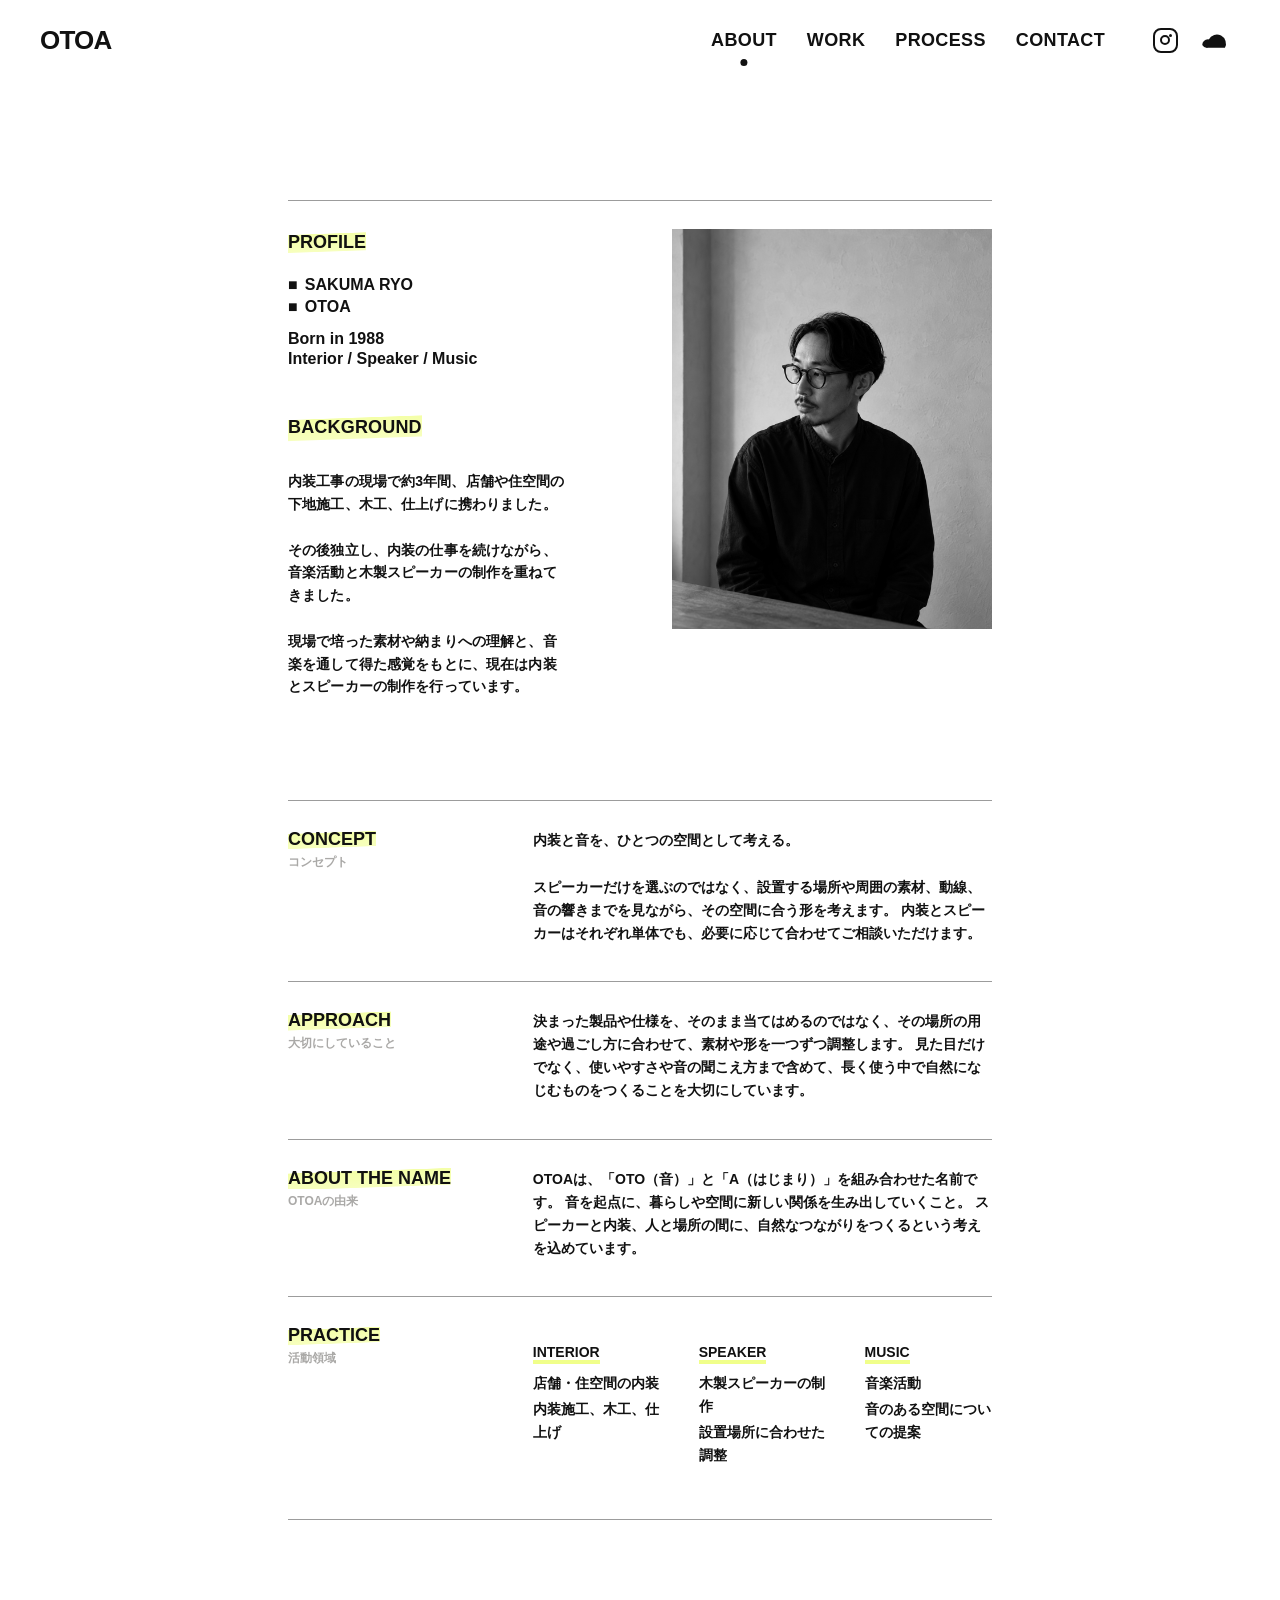
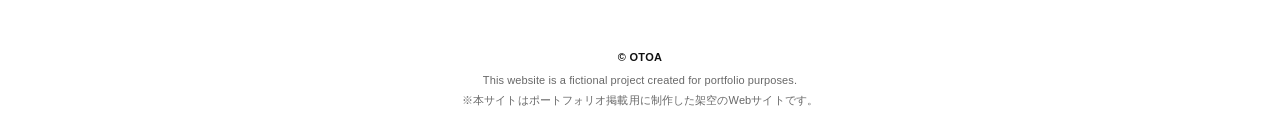
==== commit 399f7e7f: "フッダーの変更" ====
--- a/about/index.html
+++ b/about/index.html
@@ -152,7 +152,11 @@
     </main>
 
     <footer class="page-footer">
-      <a href="../index.html">© OTOA</a>
+      <p class="footer-brand">© OTOA</p>
+      <div class="footer-note">
+        <p>This website is a fictional project created for portfolio purposes.</p>
+        <p>※本サイトはポートフォリオ掲載用に制作した架空のWebサイトです。</p>
+      </div>
     </footer>
 
     <script src="../js/main.js"></script>
--- a/css/style.css
+++ b/css/style.css
@@ -17,13 +17,15 @@
   --section-translation-weight: 680;
   --section-body-size: 14px;
   --section-body-weight: 620;
+  --marker-yellow: rgba(223, 255, 0, 0.34);
+  --marker-line-yellow: rgba(223, 255, 0, 0.46);
   /* ABOUT・PROCESS共通：蛍光ペンの上下位置を統一 */
   --marker-highlight: linear-gradient(
-    to bottom,
-    transparent 18%,
-    #dfff00 18%,
-    #dfff00 88%,
-    transparent 88%
+    178deg,
+    transparent 20%,
+    var(--marker-yellow) 22%,
+    rgba(223, 255, 0, 0.26) 82%,
+    transparent 85%
   );
 }
 
@@ -155,7 +157,7 @@
 
 .navigation-left a::after {
   position: absolute;
-  bottom: -0.65rem;
+  bottom: 5px;
   left: 50%;
   width: 0.45rem;
   height: 0.45rem;
@@ -614,9 +616,10 @@
   }
 
   .hero {
-    height: calc(100svh - var(--header-height) - var(--footer-height));
-    min-height: 24rem;
-    max-height: 32rem;
+    height: auto;
+    min-height: 0;
+    max-height: none;
+    aspect-ratio: 16 / 9;
     padding: 0;
   }
 
@@ -707,15 +710,39 @@
 
 .page-footer {
   display: flex;
+  flex-direction: column;
   justify-content: center;
   align-items: center;
-  width: 100%;
-  height: var(--footer-height);
-  padding: 0 1.5rem;
+  width: min(calc(100% - clamp(6rem, 14vw, 12rem)), 72rem);
+  min-height: var(--footer-height);
+  height: auto;
+  gap: 0.65rem;
+  padding: 1.25rem 0;
   color: var(--color-black);
   background: var(--color-white);
   font-size: 0.75rem;
   font-weight: 600;
+}
+
+.footer-brand {
+  flex: 0 0 auto;
+  font-weight: 700;
+  letter-spacing: 0.03em;
+  text-align: center;
+  white-space: nowrap;
+}
+
+.footer-note {
+  margin-left: 0;
+  color: #686868;
+  font-weight: 500;
+  letter-spacing: 0.01em;
+  text-align: center;
+  line-height: 1.45;
+}
+
+.footer-note p + p {
+  margin-top: 0.2rem;
 }
 
 .page-footer a {
@@ -1914,7 +1941,7 @@
   background: linear-gradient(
     to bottom,
     transparent calc(100% - 4px),
-    #dfff00 calc(100% - 4px)
+    var(--marker-line-yellow) calc(100% - 4px)
   );
 }
 
@@ -2122,7 +2149,7 @@
   .sub-page main.page-container,
   .page-footer {
     /* タブレット：メイン・フッターの共通フレーム */
-    width: calc(100% - var(--site-gutter-total));
+    width: calc(100% - clamp(3rem, 10vw, 6rem));
   }
 }
 
@@ -2308,7 +2335,7 @@
   width: 5rem;
   height: 4px;
   margin-top: 1rem;
-  background: #dfff00;
+  background: var(--marker-line-yellow);
   content: "";
 }
 
@@ -2387,7 +2414,7 @@
   background: linear-gradient(
     to bottom,
     transparent calc(100% - 4px),
-    #dfff00 calc(100% - 4px)
+    var(--marker-line-yellow) calc(100% - 4px)
   );
 }
 
@@ -2896,7 +2923,7 @@
   width: 72px;
   height: 4px;
   margin-top: 24px;
-  background: #dfff00;
+  background: var(--marker-line-yellow);
   content: "";
 }
 
@@ -2946,7 +2973,7 @@
 
 .project-heading p {
   display: inline-block;
-  border-bottom: 4px solid #dfff00;
+  border-bottom: 4px solid var(--marker-line-yellow);
   font-size: 16px;
   font-weight: 700;
   line-height: 1.15;
@@ -3081,7 +3108,7 @@
   width: 72px;
   height: 4px;
   margin-top: 24px;
-  background: #dfff00;
+  background: var(--marker-line-yellow);
 }
 
 .speaker-meta {
@@ -3300,9 +3327,12 @@
 }
 
 .speaker-next a {
-  display: inline-flex;
+  display: inline-grid;
+  grid-auto-flow: column;
+  grid-auto-columns: max-content;
   gap: 12px;
   align-items: center;
+  min-height: 44px;
   color: inherit;
   text-decoration: none;
 }
@@ -3314,15 +3344,16 @@
 .speaker-next small {
   display: block;
   color: #aaa9a7;
-  line-height: 22px;
+  line-height: 1;
 }
 
 .speaker-next span {
-  position: relative;
-  top: -1px;
-  display: block;
+  display: grid;
+  place-items: center;
+  width: 22px;
+  height: 22px;
   font-size: 22px;
-  line-height: 22px;
+  line-height: 1;
   font-weight: 400;
   transition: transform 180ms ease;
 }
@@ -3520,3 +3551,128 @@
     scroll-margin-top: 24px;
   }
 }
+
+/* ========================================
+   全ページ共通：レスポンシブの最終調整
+======================================== */
+img,
+video,
+iframe {
+  max-width: 100%;
+}
+
+main,
+section,
+article,
+figure,
+.page-container > * {
+  min-width: 0;
+}
+
+h1,
+h2,
+h3,
+p,
+dt,
+dd,
+a,
+small {
+  overflow-wrap: anywhere;
+}
+
+@media screen and (max-width: 1024px) {
+  .works-page-index,
+  .flow-page,
+  .project-page,
+  .project-detail-page,
+  .speaker-detail-page {
+    padding-right: clamp(0px, 3vw, 32px);
+    padding-left: clamp(0px, 3vw, 32px);
+  }
+
+  .about-page {
+    width: calc(100% - var(--site-gutter-total));
+  }
+
+  .practice-list {
+    grid-template-columns: repeat(2, minmax(0, 1fr));
+  }
+}
+
+@media screen and (max-width: 768px) {
+  .page-container,
+  .sub-page main.page-container,
+  .header,
+  .about-page {
+    width: calc(100% - var(--site-gutter-total));
+  }
+
+  .page-footer {
+    width: calc(100% - clamp(3.5rem, 9vw, 4.5rem));
+  }
+
+  .works-page-index,
+  .flow-page,
+  .project-page,
+  .project-detail-page,
+  .speaker-detail-page {
+    padding-right: 0;
+    padding-left: 0;
+  }
+
+  .practice-list {
+    grid-template-columns: 1fr;
+  }
+
+  .works-mobile-jump {
+    padding-left: 0;
+  }
+
+  .speaker-next {
+    grid-template-columns: repeat(2, minmax(0, 1fr));
+    gap: 20px;
+  }
+
+  .speaker-next a {
+    width: 100%;
+  }
+
+  .speaker-next a + a {
+    justify-content: end;
+    padding-top: 0;
+    border-top: 0;
+    text-align: right;
+  }
+}
+
+@media screen and (max-width: 480px) {
+  .page-footer {
+    align-items: center;
+    width: calc(100% - 4rem);
+    gap: 0.75rem;
+  }
+
+  .footer-note {
+    width: 100%;
+    margin-left: 0;
+    text-align: center;
+  }
+
+  .speaker-next {
+    grid-template-columns: 1fr;
+    gap: 12px;
+  }
+
+  .speaker-next a + a {
+    justify-content: start;
+    padding-top: 12px;
+    border-top: 1px solid #d7d7d7;
+    text-align: left;
+  }
+
+  .contact-submit,
+  .flow-contact-button {
+    width: 100%;
+    min-height: 44px;
+  }
+}
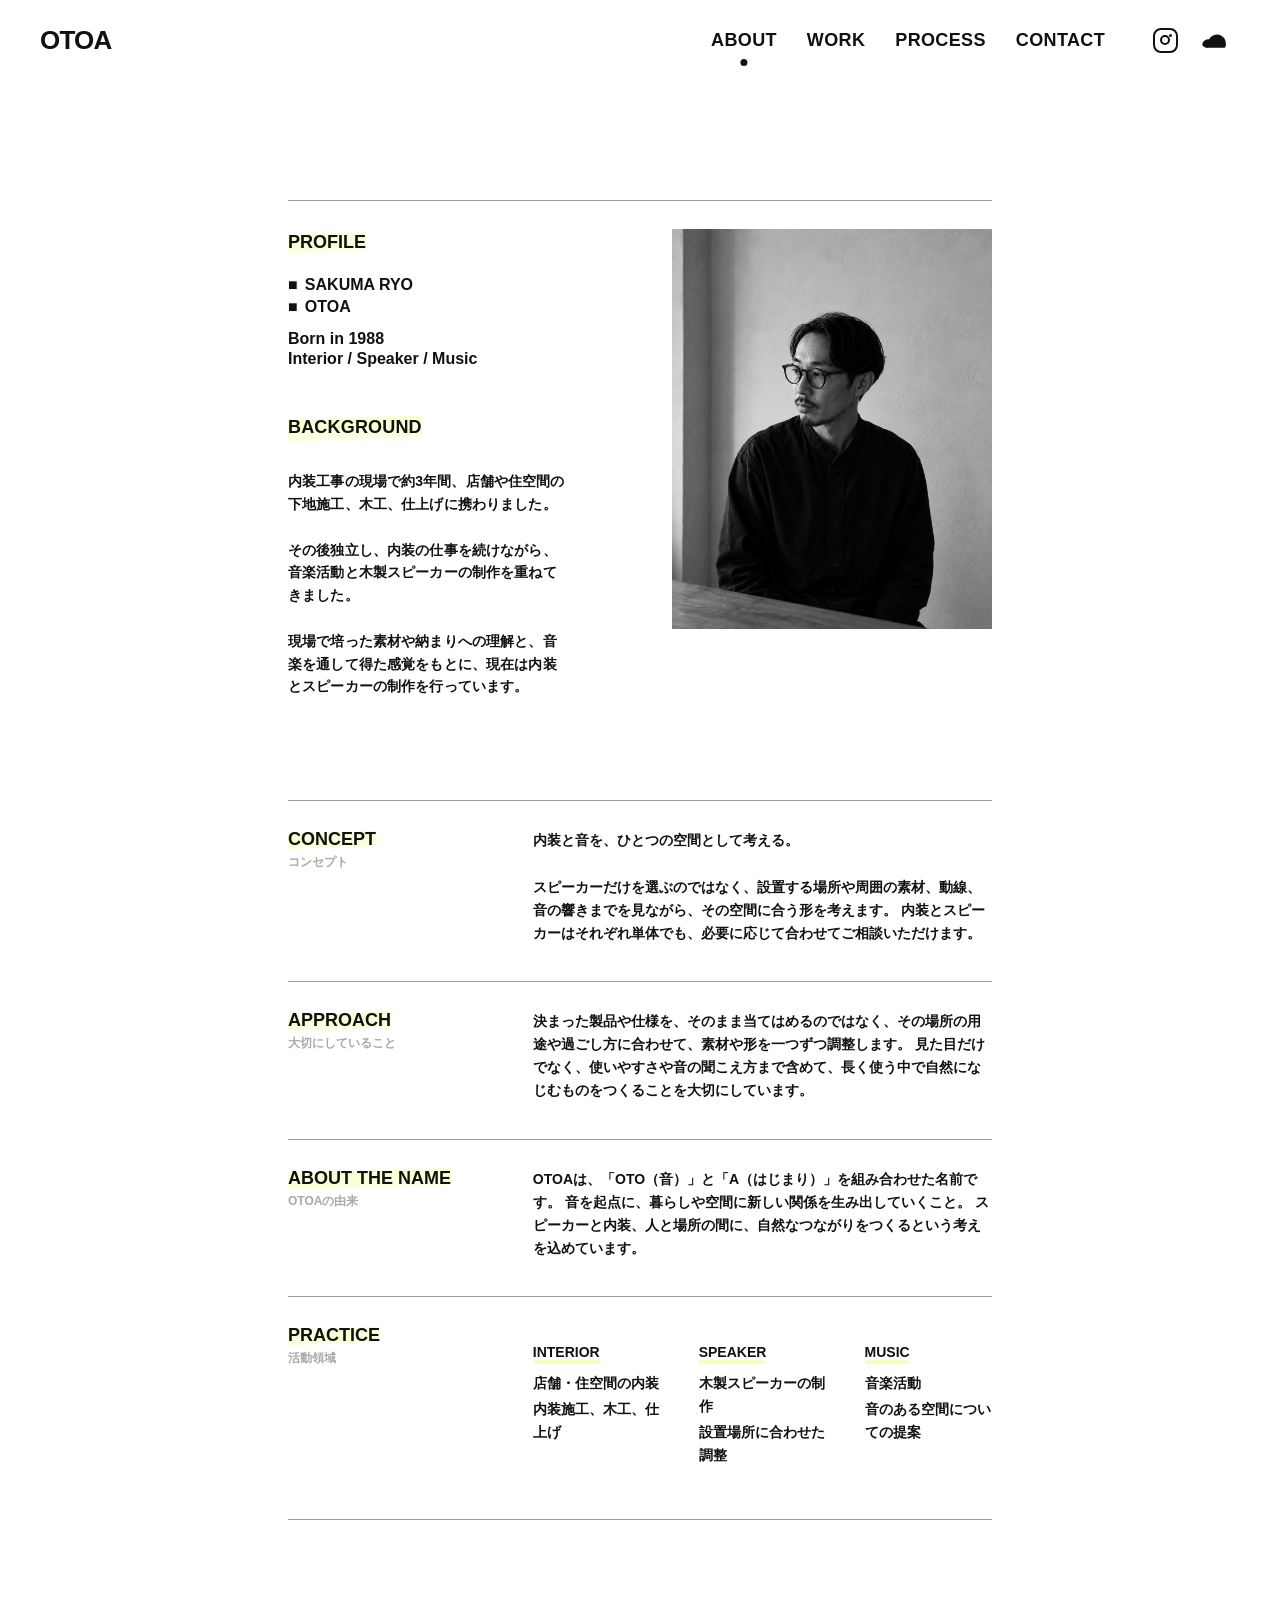
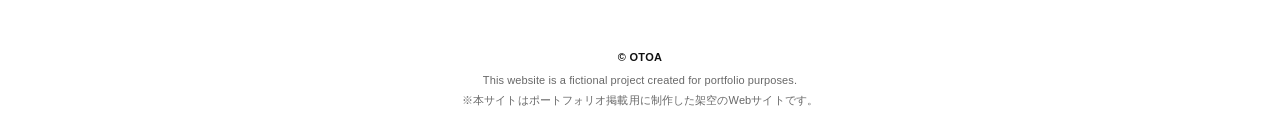
==== commit 739eb832: "ヒーロー変更" ====
--- a/about/index.html
+++ b/about/index.html
@@ -9,7 +9,7 @@
     />
     <title>ABOUT — OTOA</title>
     <link rel="stylesheet" href="../css/reset.css" />
-    <link rel="stylesheet" href="../css/style.css?v=20260803-77" />
+    <link rel="stylesheet" href="../css/style.css?v=20260808-01" />
   </head>
 
   <body class="sub-page">
--- a/css/style.css
+++ b/css/style.css
@@ -17,14 +17,14 @@
   --section-translation-weight: 680;
   --section-body-size: 14px;
   --section-body-weight: 620;
-  --marker-yellow: rgba(223, 255, 0, 0.34);
-  --marker-line-yellow: rgba(223, 255, 0, 0.46);
+  --marker-yellow: rgba(223, 255, 0, 0.18);
+  --marker-line-yellow: rgba(223, 255, 0, 0.26);
   /* ABOUT・PROCESS共通：蛍光ペンの上下位置を統一 */
   --marker-highlight: linear-gradient(
     178deg,
     transparent 20%,
     var(--marker-yellow) 22%,
-    rgba(223, 255, 0, 0.26) 82%,
+    rgba(223, 255, 0, 0.12) 82%,
     transparent 85%
   );
 }
@@ -457,6 +457,16 @@
 
   .speaker-detail-grid {
     grid-template-columns: 1fr;
+  }
+}
+
+/* 狭いウィンドウや縮小プレビューでもヒーローの高さを確保 */
+@media screen and (max-width: 1280px) {
+  .hero {
+    height: calc(100svh - var(--header-height) - var(--footer-height));
+    min-height: 24rem;
+    max-height: none;
+    aspect-ratio: auto;
   }
 }
 
@@ -588,10 +598,8 @@
   }
 
   .hero {
-    height: min(
-      41.875rem,
-      calc(100svh - var(--header-height) - var(--footer-height))
-    );
+    height: calc(100svh - var(--header-height) - var(--footer-height));
+    max-height: none;
   }
 
   .speaker-detail-grid {
@@ -616,10 +624,9 @@
   }
 
   .hero {
-    height: auto;
-    min-height: 0;
+    height: calc(100svh - var(--header-height) - var(--footer-height));
+    min-height: 24rem;
     max-height: none;
-    aspect-ratio: 16 / 9;
     padding: 0;
   }
 
@@ -3597,6 +3604,14 @@
   .practice-list {
     grid-template-columns: repeat(2, minmax(0, 1fr));
   }
+
+  .footer-brand {
+    font-size: 0.6875rem;
+  }
+
+  .footer-note {
+    font-size: 0.625rem;
+  }
 }
 
 @media screen and (max-width: 768px) {
@@ -3655,6 +3670,7 @@
   .footer-note {
     width: 100%;
     margin-left: 0;
+    font-size: 0.5625rem;
     text-align: center;
   }
 
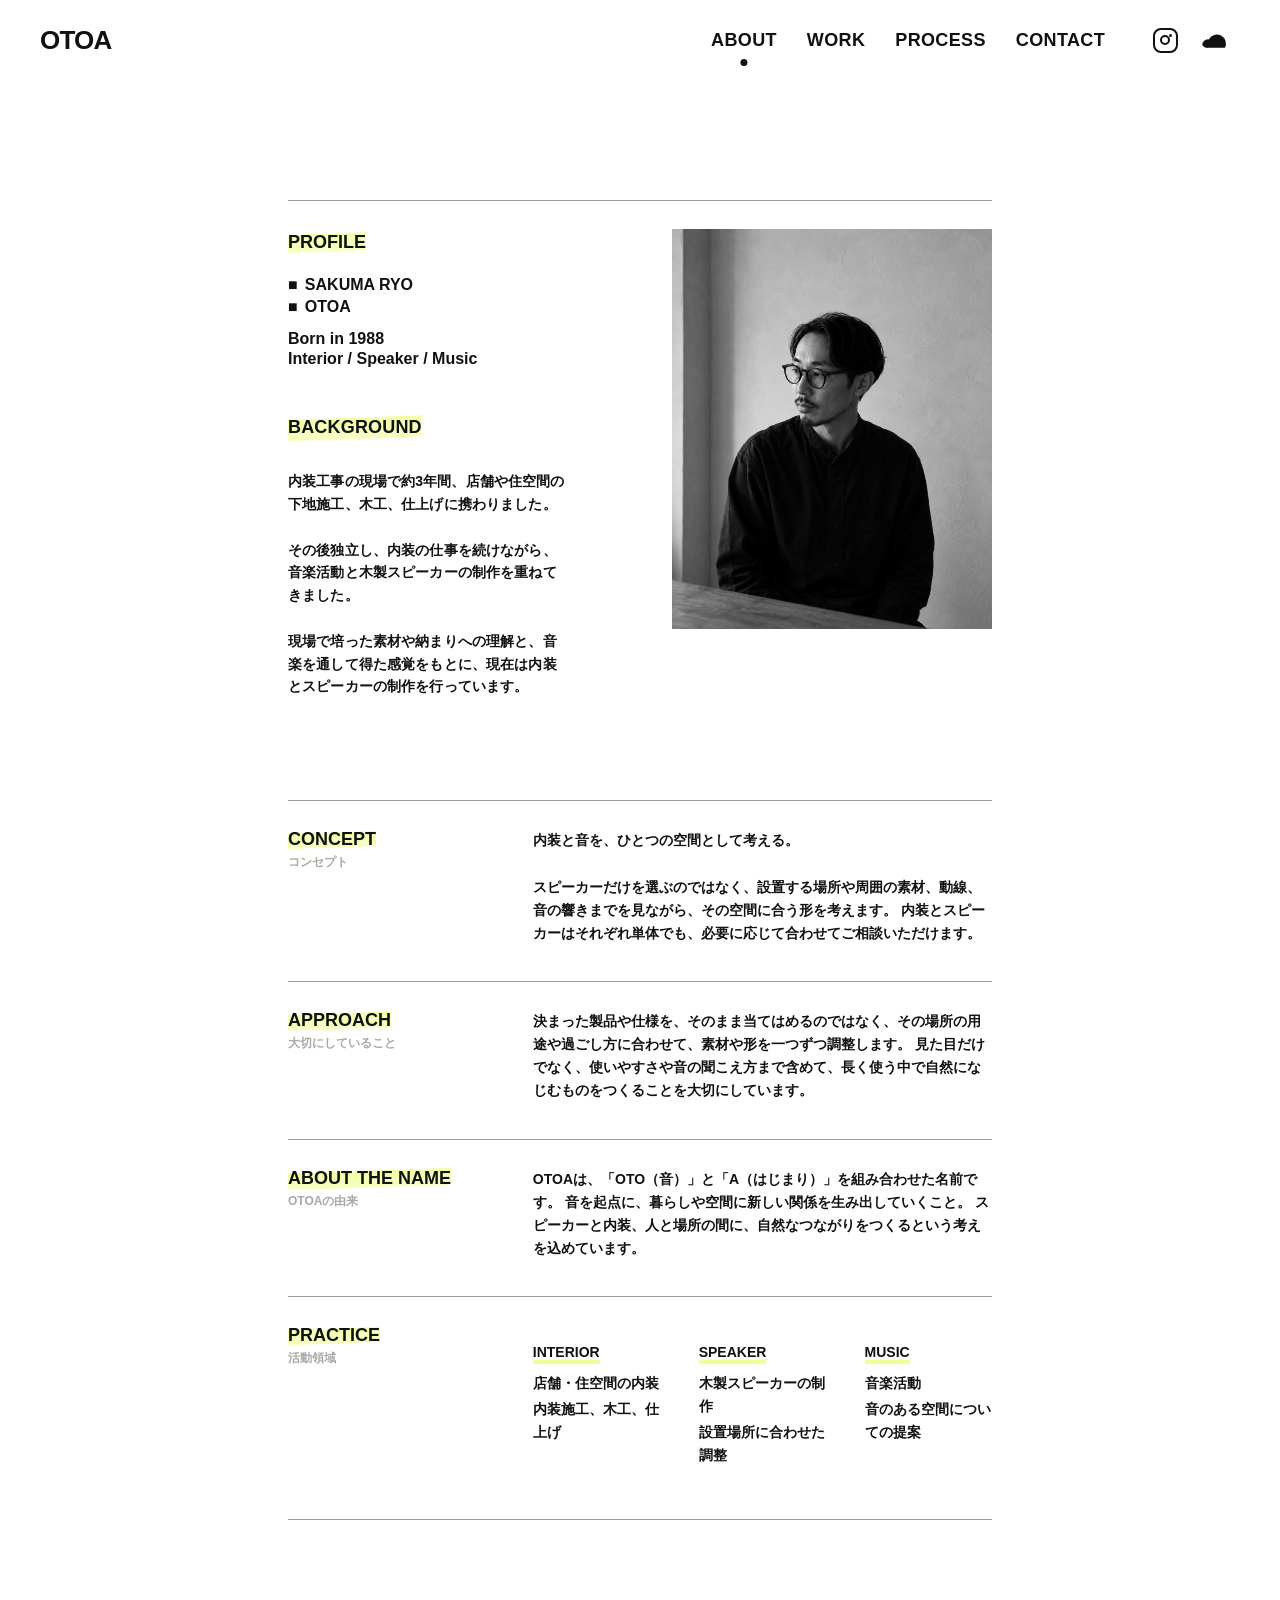
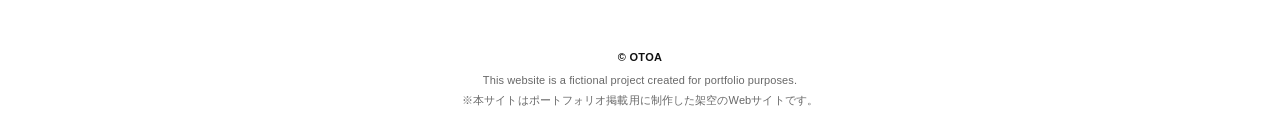
==== commit 809f8a50: "蛍光ペンの色の変更" ====
--- a/about/index.html
+++ b/about/index.html
@@ -9,7 +9,7 @@
     />
     <title>ABOUT — OTOA</title>
     <link rel="stylesheet" href="../css/reset.css" />
-    <link rel="stylesheet" href="../css/style.css?v=20260808-01" />
+    <link rel="stylesheet" href="../css/style.css?v=20260808-02" />
   </head>
 
   <body class="sub-page">
--- a/css/style.css
+++ b/css/style.css
@@ -17,14 +17,14 @@
   --section-translation-weight: 680;
   --section-body-size: 14px;
   --section-body-weight: 620;
-  --marker-yellow: rgba(223, 255, 0, 0.18);
-  --marker-line-yellow: rgba(223, 255, 0, 0.26);
+  --marker-yellow: rgba(223, 255, 0, 0.34);
+  --marker-line-yellow: rgba(223, 255, 0, 0.42);
   /* ABOUT・PROCESS共通：蛍光ペンの上下位置を統一 */
   --marker-highlight: linear-gradient(
     178deg,
     transparent 20%,
     var(--marker-yellow) 22%,
-    rgba(223, 255, 0, 0.12) 82%,
+    rgba(223, 255, 0, 0.24) 82%,
     transparent 85%
   );
 }
@@ -565,6 +565,8 @@
 
   .navigation-right {
     display: flex;
+    justify-content: flex-end;
+    width: 100%;
     gap: 0;
     margin-top: 1rem;
   }
@@ -3588,6 +3590,14 @@
 }
 
 @media screen and (max-width: 1024px) {
+  .navigation .navigation-right {
+    align-self: flex-end;
+    justify-content: flex-end;
+    width: auto;
+    margin-left: auto;
+    gap: 0.25rem;
+  }
+
   .works-page-index,
   .flow-page,
   .project-page,
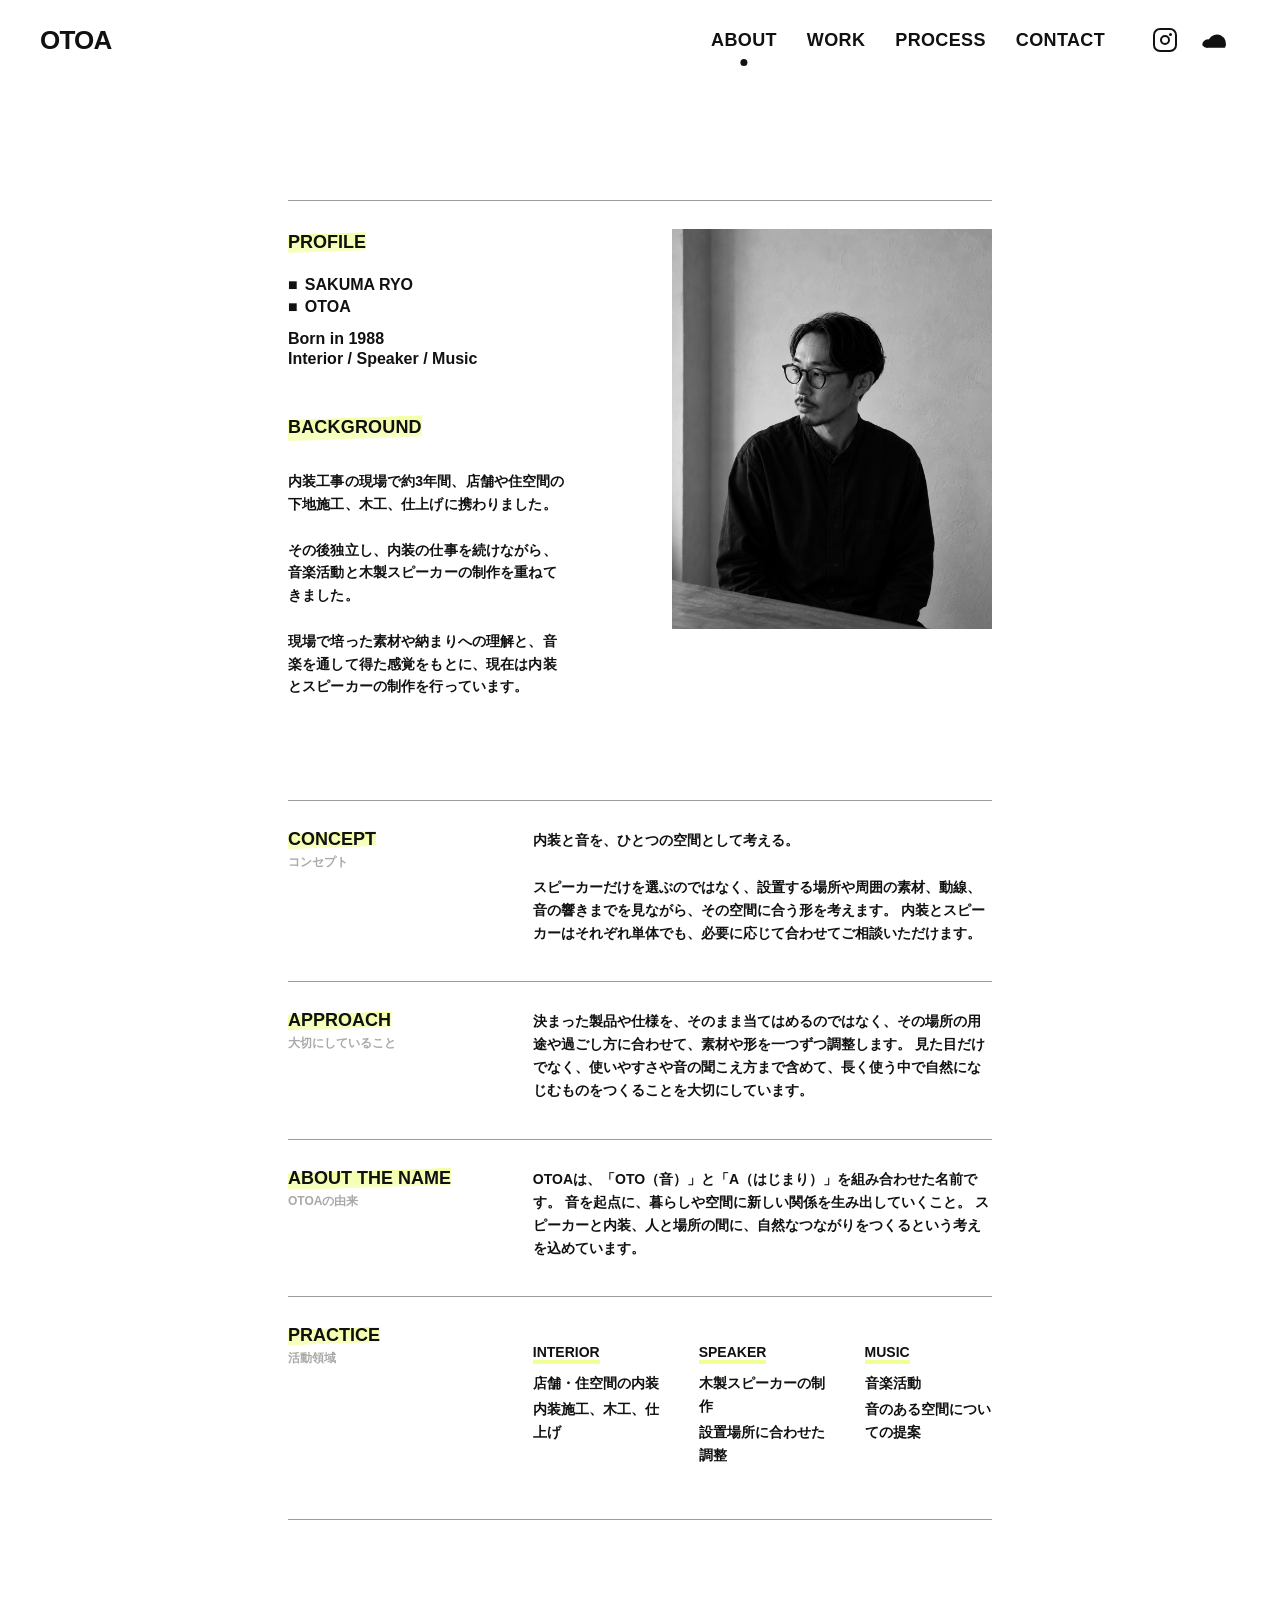
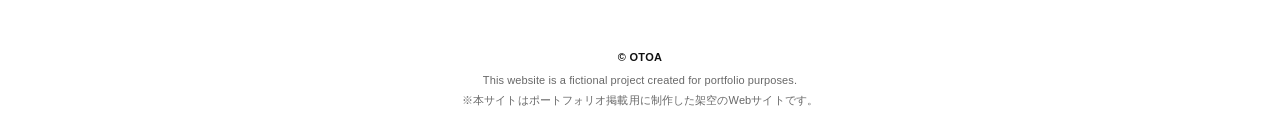
==== commit d998a32f: "視聴予約の追加" ====
--- a/about/index.html
+++ b/about/index.html
@@ -9,7 +9,7 @@
     />
     <title>ABOUT — OTOA</title>
     <link rel="stylesheet" href="../css/reset.css" />
-    <link rel="stylesheet" href="../css/style.css?v=20260808-02" />
+    <link rel="stylesheet" href="../css/style.css?v=20260808-04" />
   </head>
 
   <body class="sub-page">
--- a/css/style.css
+++ b/css/style.css
@@ -136,15 +136,18 @@
 .instagram-icon {
   position: relative;
   display: block;
-  width: 25px;
-  height: 25px;
-  border: 2px solid currentColor;
-  border-radius: 8px;
+  flex: 0 0 24px;
+  width: 24px;
+  height: 24px;
+  aspect-ratio: 1 / 1;
+  border: 2px solid var(--color-black);
+  border-radius: 7px;
+  line-height: 0;
 }
 
 .flow-body .instagram-icon {
-  width: 25px;
-  height: 25px;
+  width: 24px;
+  height: 24px;
 }
 
 .soundcloud-icon {
@@ -198,8 +201,8 @@
 
 .instagram-icon::after {
   position: absolute;
-  top: 4px;
-  right: 4px;
+  top: 3px;
+  right: 3px;
   width: 3px;
   height: 3px;
   border-radius: 50%;
@@ -3335,6 +3338,32 @@
   border-top: 1px solid #aaa9a7;
 }
 
+.speaker-reservation {
+  display: flex;
+  justify-content: center;
+  margin-top: 64px;
+}
+
+.speaker-reservation-button {
+  display: inline-flex;
+  justify-content: center;
+  align-items: center;
+  min-width: 14rem;
+  min-height: 48px;
+  padding: 0.9rem 2rem;
+  color: var(--color-white);
+  background: var(--color-black);
+  font-size: 0.875rem;
+  font-weight: 700;
+  text-align: center;
+  transition: opacity 180ms ease;
+}
+
+.speaker-reservation-button:hover,
+.speaker-reservation-button:focus-visible {
+  opacity: 0.72;
+}
+
 .speaker-next a {
   display: inline-grid;
   grid-auto-flow: column;
@@ -3448,6 +3477,14 @@
     padding-top: 24px;
     border-top: 1px solid #d7d7d7;
   }
+
+  .speaker-reservation {
+    margin-top: 48px;
+  }
+
+  .speaker-reservation-button {
+    width: min(100%, 22rem);
+  }
 }
 
 /* WORK一覧：スマートフォン用カテゴリ移動リンク */
@@ -3598,6 +3635,16 @@
     gap: 0.25rem;
   }
 
+  .navigation .navigation-right .instagram-link,
+  .navigation .navigation-right .soundcloud-link {
+    display: grid;
+    place-items: center;
+    flex: 0 0 50px;
+    width: 50px;
+    height: 50px;
+    padding: 10px;
+  }
+
   .works-page-index,
   .flow-page,
   .project-page,
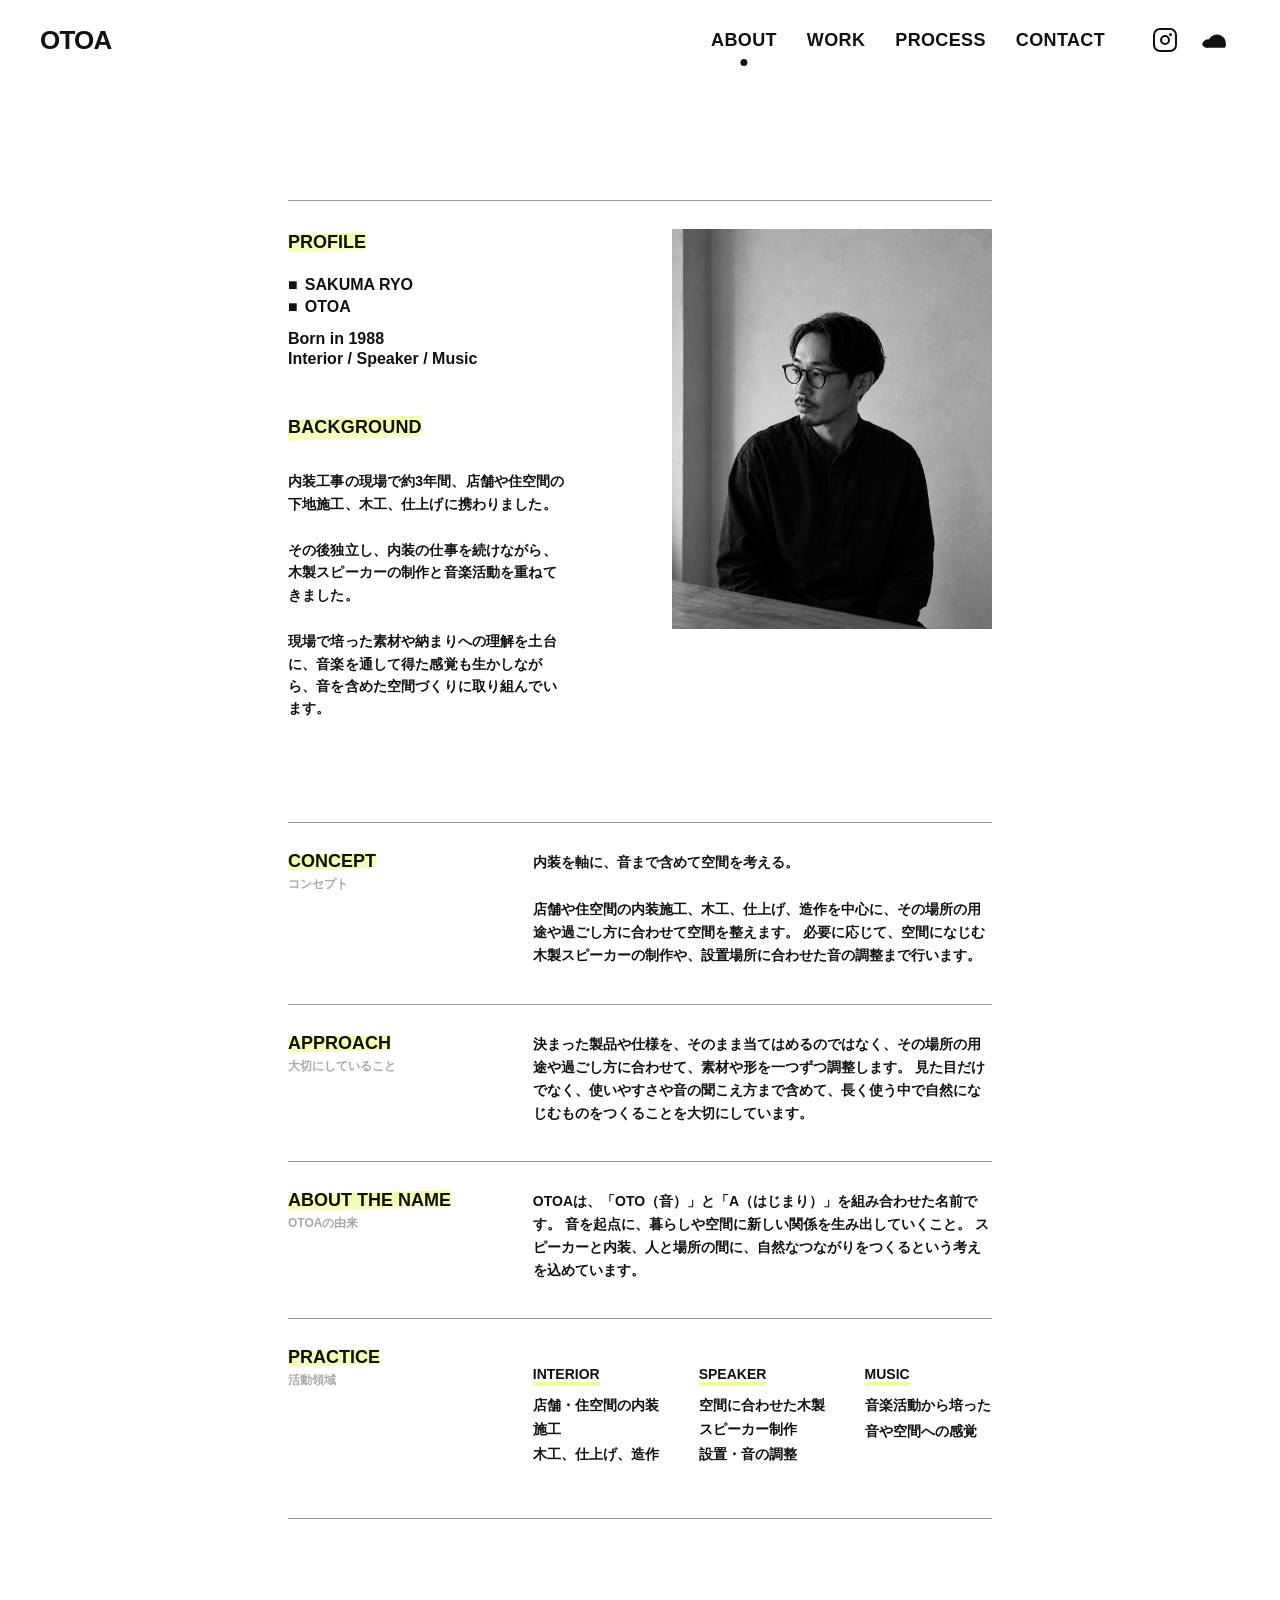
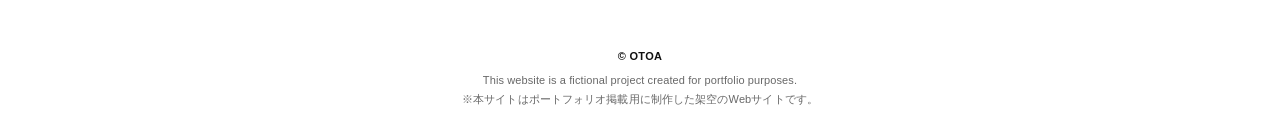
==== commit 72a714e2: "アバウト変更" ====
--- a/about/index.html
+++ b/about/index.html
@@ -73,10 +73,10 @@
             内装工事の現場で約3年間、店舗や住空間の下地施工、木工、仕上げに携わりました。
           </p>
           <p>
-            その後独立し、内装の仕事を続けながら、音楽活動と木製スピーカーの制作を重ねてきました。
+            その後独立し、内装の仕事を続けながら、木製スピーカーの制作と音楽活動を重ねてきました。
           </p>
           <p>
-            現場で培った素材や納まりへの理解と、音楽を通して得た感覚をもとに、現在は内装とスピーカーの制作を行っています。
+            現場で培った素材や納まりへの理解を土台に、音楽を通して得た感覚も生かしながら、音を含めた空間づくりに取り組んでいます。
           </p>
         </div>
       </section>
@@ -89,11 +89,11 @@
           </div>
           <div class="story-copy">
             <p>
-              内装と音を、ひとつの空間として考える。
+              内装を軸に、音まで含めて空間を考える。
             </p>
             <p>
-              スピーカーだけを選ぶのではなく、設置する場所や周囲の素材、動線、音の響きまでを見ながら、その空間に合う形を考えます。
-              内装とスピーカーはそれぞれ単体でも、必要に応じて合わせてご相談いただけます。
+              店舗や住空間の内装施工、木工、仕上げ、造作を中心に、その場所の用途や過ごし方に合わせて空間を整えます。
+              必要に応じて、空間になじむ木製スピーカーの制作や、設置場所に合わせた音の調整まで行います。
             </p>
           </div>
         </div>
@@ -133,18 +133,18 @@
           <dl class="practice-list">
             <div>
               <dt>INTERIOR</dt>
-              <dd>店舗・住空間の内装</dd>
-              <dd>内装施工、木工、仕上げ</dd>
+              <dd>店舗・住空間の内装施工</dd>
+              <dd>木工、仕上げ、造作</dd>
             </div>
             <div>
               <dt>SPEAKER</dt>
-              <dd>木製スピーカーの制作</dd>
-              <dd>設置場所に合わせた調整</dd>
+              <dd>空間に合わせた木製スピーカー制作</dd>
+              <dd>設置・音の調整</dd>
             </div>
             <div>
               <dt>MUSIC</dt>
-              <dd>音楽活動</dd>
-              <dd>音のある空間についての提案</dd>
+              <dd>音楽活動から培った</dd>
+              <dd>音や空間への感覚</dd>
             </div>
           </dl>
         </div>
